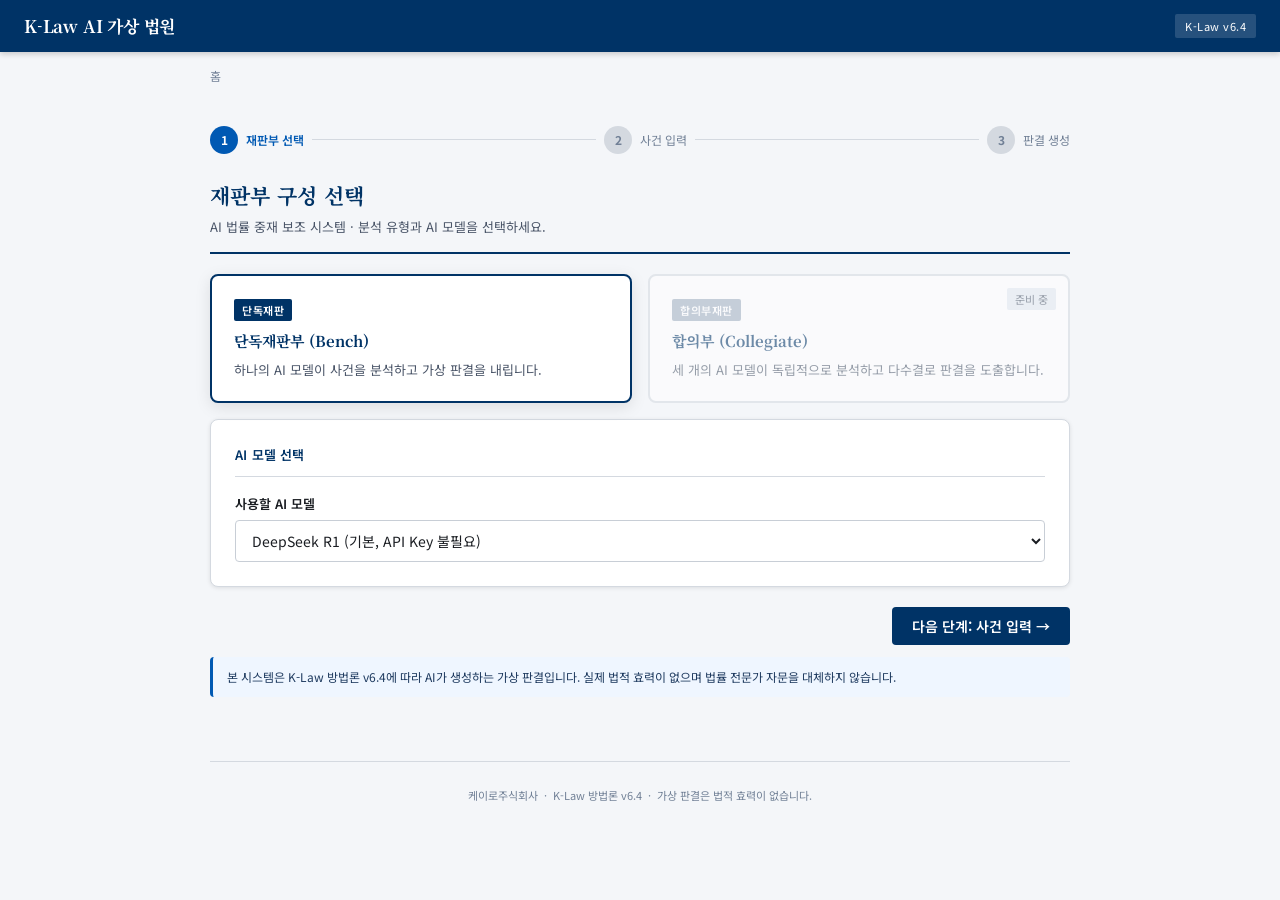
==== index.html @ a58198e5 "Update API fetch request structure Refactor API call to include system and user messages." ====
<!DOCTYPE html>
<html lang="ko">
<head>
<meta charset="UTF-8">
<meta name="viewport" content="width=device-width, initial-scale=1.0">
<title>K-Law AI 가상 법원</title>
<link rel="preconnect" href="https://fonts.googleapis.com">
<link href="https://fonts.googleapis.com/css2?family=Noto+Serif+KR:wght@400;600;700&family=Noto+Sans+KR:wght@400;500;600&display=swap" rel="stylesheet">
<style>
/* ── Variables (기존과 동일) ───────────────────────── */
:root {
  --navy:    #003366;
  --navy-dk: #002244;
  --accent:  #0059B3;
  --line:    #d4d9e0;
  --bg:      #f4f6f9;
  --card:    #ffffff;
  --text:    #1a1d22;
  --text-2:  #4a5568;
  --text-3:  #718096;
  --green:   #155a30;
  --green-bg:#edf7f1;
  --red:     #b91c1c;
  --red-bg:  #fef2f2;
  --r:       4px;
  --r-lg:    8px;
  --sh:      0 1px 4px rgba(0,0,0,.10);
  --sh-md:   0 4px 16px rgba(0,0,0,.10);
}

/* ── Reset (기존과 동일) ─────────────────────────── */
*, *::before, *::after { margin:0; padding:0; box-sizing:border-box; }
html { scroll-behavior:smooth; }
body {
  font-family:'Noto Sans KR', sans-serif;
  background:var(--bg);
  color:var(--text);
  font-size:14px;
  line-height:1.65;
  min-height:100vh;
}

/* ── GNB (기존과 동일) ─────────────────────────────── */
.gnb {
  background:var(--navy);
  color:#fff;
  padding:0 24px;
  height:52px;
  display:flex;
  align-items:center;
  gap:12px;
  position:sticky;
  top:0;
  z-index:100;
  box-shadow:0 2px 6px rgba(0,0,0,.20);
}
.gnb-logo {
  font-family:'Noto Serif KR', serif;
  font-weight:700;
  font-size:17px;
  letter-spacing:-.2px;
  color:#fff;
  text-decoration:none;
  cursor:pointer;
}
.gnb-sep { flex:1; }
.gnb-badge {
  font-size:11px;
  background:rgba(255,255,255,.15);
  padding:3px 10px;
  border-radius:2px;
  letter-spacing:.5px;
}

/* ── Layout (기존과 동일) ──────────────────────────── */
.outer { padding:0 24px; }
.inner { max-width:860px; margin:0 auto; }

/* ── Breadcrumb (기존과 동일) ──────────────────────── */
.breadcrumb {
  padding:14px 0 0;
  font-size:12px;
  color:var(--text-3);
  display:flex;
  align-items:center;
  gap:6px;
}
.breadcrumb .bc-link { cursor:pointer; }
.breadcrumb .bc-link:hover { color:var(--accent); text-decoration:underline; }
.breadcrumb .bc-sep  { color:var(--line); }
.breadcrumb .bc-curr { color:var(--text-2); font-weight:500; }

/* ── Page (기존과 동일) ────────────────────────────── */
.page { display:none; padding:20px 0 64px; }
.page.active { display:block; }

/* ── Step bar (기존과 동일) ────────────────────────── */
.steps {
  display:flex;
  align-items:center;
  margin-bottom:24px;
}
.step-item { display:flex; align-items:center; gap:8px; }
.step-connector { flex:1; height:1px; background:var(--line); margin:0 8px; }
.step-connector.done { background:var(--navy); }
.step-dot {
  width:28px; height:28px; border-radius:50%;
  background:var(--line); color:var(--text-3);
  font-size:12px; font-weight:700;
  display:flex; align-items:center; justify-content:center;
  flex-shrink:0;
}
.step-dot.done   { background:var(--navy);   color:#fff; }
.step-dot.active { background:var(--accent);  color:#fff; }
.step-lbl { font-size:12px; color:var(--text-3); white-space:nowrap; }
.step-lbl.done   { color:var(--navy); }
.step-lbl.active { color:var(--accent); font-weight:600; }

/* ── Page header (기존과 동일) ─────────────────────── */
.page-hd {
  margin-bottom:20px;
  padding-bottom:14px;
  border-bottom:2px solid var(--navy);
}
.page-hd h1 {
  font-family:'Noto Serif KR', serif;
  font-size:21px;
  font-weight:700;
  color:var(--navy);
  margin-bottom:4px;
}
.page-hd p { font-size:13px; color:var(--text-2); }

/* ── Card (기존과 동일) ────────────────────────────── */
.card {
  background:var(--card);
  border:1px solid var(--line);
  border-radius:var(--r-lg);
  padding:24px;
  margin-bottom:16px;
  box-shadow:var(--sh);
}
.card-title {
  font-weight:600;
  font-size:13px;
  color:var(--navy);
  margin-bottom:16px;
  padding-bottom:10px;
  border-bottom:1px solid var(--line);
  letter-spacing:.2px;
}

/* ── Form (기존과 동일) ────────────────────────────── */
.form-row { margin-bottom:16px; }
.form-row:last-child { margin-bottom:0; }
label {
  display:block;
  font-weight:600;
  font-size:13px;
  margin-bottom:6px;
  color:var(--text);
}
.req { color:var(--red); margin-left:2px; }
input[type="text"], select, textarea {
  width:100%;
  padding:9px 12px;
  border:1px solid #c8ced6;
  border-radius:var(--r);
  font-size:14px;
  font-family:inherit;
  color:var(--text);
  background:#fff;
  transition:border-color .15s, box-shadow .15s;
}
input[type="text"]:focus, select:focus, textarea:focus {
  outline:none;
  border-color:var(--accent);
  box-shadow:0 0 0 3px rgba(0,89,179,.12);
}
textarea { resize:vertical; line-height:1.6; }
.form-grid {
  display:grid;
  grid-template-columns:1fr 1fr;
  gap:16px;
}
@media (max-width:600px) { .form-grid { grid-template-columns:1fr; } }

/* ── Buttons (기존과 동일) ─────────────────────────── */
.btn {
  display:inline-flex;
  align-items:center;
  gap:6px;
  padding:9px 20px;
  font-size:14px;
  font-weight:600;
  font-family:inherit;
  border:none;
  border-radius:var(--r);
  cursor:pointer;
  transition:background .15s;
}
.btn-primary   { background:var(--navy);  color:#fff; }
.btn-primary:hover:not(:disabled)   { background:var(--navy-dk); }
.btn-secondary { background:#fff; color:var(--navy); border:1px solid var(--navy); }
.btn-secondary:hover:not(:disabled) { background:#f0f4fa; }
.btn-sm { padding:7px 14px; font-size:13px; }
.btn:disabled { opacity:.5; cursor:not-allowed; }
.btn-row {
  display:flex;
  gap:10px;
  justify-content:flex-end;
  margin-top:20px;
  flex-wrap:wrap;
}

/* ── Trial type cards (기존과 동일) ────────────────── */
.trial-cards {
  display:grid;
  grid-template-columns:1fr 1fr;
  gap:16px;
  margin-bottom:16px;
}
@media (max-width:560px) { .trial-cards { grid-template-columns:1fr; } }
.trial-card {
  border:2px solid var(--line);
  border-radius:var(--r-lg);
  padding:22px;
  background:var(--card);
  cursor:pointer;
  transition:border-color .15s, box-shadow .15s;
  position:relative;
}
.trial-card.selected { border-color:var(--navy); box-shadow:var(--sh-md); }
.trial-card:not(.disabled):hover { border-color:var(--accent); }
.trial-card.disabled { opacity:.55; cursor:not-allowed; pointer-events:none; }
.trial-card h3 {
  font-family:'Noto Serif KR', serif;
  font-size:15px;
  color:var(--navy);
  margin-bottom:6px;
}
.trial-card p { font-size:13px; color:var(--text-2); line-height:1.5; }
.trial-badge {
  display:inline-block;
  font-size:11px;
  font-weight:600;
  background:var(--navy);
  color:#fff;
  padding:2px 8px;
  border-radius:2px;
  margin-bottom:8px;
  letter-spacing:.5px;
}
.coming-tag {
  position:absolute;
  top:12px; right:12px;
  font-size:11px;
  background:#e2e8f0;
  color:var(--text-2);
  padding:2px 8px;
  border-radius:2px;
}

/* ── Notice (기존과 동일) ──────────────────────────── */
.notice {
  font-size:12px;
  padding:10px 14px;
  border-radius:var(--r);
  border-left:3px solid;
  margin-top:12px;
}
.notice-info { background:#eff6ff; border-color:var(--accent); color:#1e3a5f; }
.notice-ok   { background:var(--green-bg); border-color:var(--green); color:var(--green); }
.notice-err  { background:var(--red-bg);   border-color:var(--red);   color:var(--red);  }
.notice-warn { background:#fff7ed; border-color:#d97706; color:#7c4a00; }

/* ── Verdict dual panels (기존과 동일) ─────────────── */
.dual-panels {
  display:grid;
  grid-template-columns:1fr 1fr;
  gap:16px;
  margin-bottom:16px;
}
@media (max-width:680px) { .dual-panels { grid-template-columns:1fr; } }
.dp {
  background:#0d1117;
  border-radius:var(--r-lg);
  overflow:hidden;
  display:flex;
  flex-direction:column;
  min-height:360px;
  box-shadow:var(--sh-md);
}
.dp-head {
  background:#161b22;
  padding:10px 16px;
  font-size:12px;
  font-weight:600;
  color:#8b949e;
  border-bottom:1px solid #21262d;
  letter-spacing:.4px;
  text-transform:uppercase;
}
.dp-body {
  padding:14px 16px;
  flex:1;
  overflow-y:auto;
  max-height:50vh;
  font-size:12px;
  line-height:1.75;
  white-space:pre-wrap;
  font-family:'D2Coding','Consolas',monospace;
  color:#8b949e;
}
.dp-body.out { color:#c9d1d9; }

/* ── Progress (기존과 동일) ────────────────────────── */
.prog-wrap { margin-top:12px; }
.prog-track {
  width:100%; height:4px;
  background:var(--line);
  border-radius:2px;
  overflow:hidden;
  margin-bottom:6px;
}
.prog-fill { height:100%; width:0; background:var(--navy); transition:width .3s; }
.prog-lbl  { font-size:12px; color:var(--text-3); text-align:right; }

/* ── Verdict result (기존과 동일) ──────────────────── */
.vr-card {
  background:var(--card);
  border:1px solid var(--line);
  border-radius:var(--r-lg);
  margin-top:16px;
  overflow:hidden;
  box-shadow:var(--sh);
}
.vr-head {
  background:var(--navy);
  color:#fff;
  padding:14px 20px;
  font-family:'Noto Serif KR', serif;
  font-size:15px;
  font-weight:700;
  letter-spacing:.3px;
}
.vr-body { padding:0 20px; }
.vr-row {
  display:grid;
  grid-template-columns:130px 1fr;
  gap:12px;
  padding:12px 0;
  border-bottom:1px solid var(--line);
  font-size:13px;
}
.vr-row:last-child { border-bottom:none; }
.vr-key { font-weight:600; color:var(--navy); font-size:13px; padding-top:2px; }
.vr-val { color:var(--text); line-height:1.7; }
.ruling-chip {
  display:inline-block;
  padding:4px 14px;
  border-radius:var(--r);
  font-weight:700;
  font-size:14px;
  background:var(--navy);
  color:#fff;
}

/* ── Case summary (기존과 동일) ────────────────────── */
.cs-row {
  display:flex;
  gap:12px;
  padding:6px 0;
  border-bottom:1px solid var(--line);
  font-size:13px;
}
.cs-row:last-child { border-bottom:none; }
.cs-key { min-width:90px; font-weight:600; color:var(--navy); flex-shrink:0; }
.cs-val { color:var(--text-2); }

/* ── NEW: 판결 설명 섹션 스타일 ────────────────────── */
.explanation-card {
  background: #f8fafc;
  border-left: 4px solid var(--accent);
  margin-top: 24px;
  padding: 20px;
  border-radius: 12px;
}
.explanation-title {
  font-weight: 700;
  font-size: 16px;
  margin-bottom: 12px;
  color: var(--navy);
}
.explanation-text {
  font-size: 14px;
  line-height: 1.7;
  color: var(--text-2);
  margin-bottom: 16px;
}
.analogy-box {
  background: #fff7ed;
  border-left: 3px solid #d97706;
  padding: 14px;
  margin: 16px 0;
  border-radius: 8px;
}
.analogy-box strong {
  color: #b45309;
}
.question-area {
  margin-top: 20px;
  border-top: 1px solid var(--line);
  padding-top: 16px;
}
.question-input {
  width: 100%;
  padding: 10px;
  border: 1px solid var(--line);
  border-radius: 8px;
  font-size: 13px;
  font-family: inherit;
  resize: vertical;
}
.question-submit {
  margin-top: 8px;
  background: var(--accent);
  color: white;
  border: none;
  padding: 8px 16px;
  border-radius: 6px;
  cursor: pointer;
  font-size: 12px;
}
.question-submit:hover {
  background: #004a99;
}
.question-answer {
  margin-top: 12px;
  background: #eef2ff;
  padding: 12px;
  border-radius: 8px;
  font-size: 13px;
  display: none;
}
/* ── Footer (기존과 동일) ──────────────────────────── */
.footer {
  text-align:center;
  padding:24px 0 16px;
  font-size:11px;
  color:var(--text-3);
  border-top:1px solid var(--line);
  max-width:860px;
  margin:0 auto;
}
</style>
</head>
<body>

<!-- GNB -->
<nav class="gnb">
  <span class="gnb-logo" onclick="showPage('index')">K-Law AI 가상 법원</span>
  <div class="gnb-sep"></div>
  <span class="gnb-badge">K-Law v6.4</span>
</nav>

<div class="outer">
<div class="inner">

  <!-- Breadcrumb -->
  <div class="breadcrumb" id="breadcrumb">
    <span class="bc-link" onclick="showPage('index')">홈</span>
  </div>

  <!-- ════════════════════════════════════════════════════
       PAGE 1 · INDEX · 재판부 선택
  ════════════════════════════════════════════════════ -->
  <div class="page active" id="page-index">

    <div class="steps" style="margin-top:20px;">
      <div class="step-item">
        <div class="step-dot active">1</div>
        <span class="step-lbl active">재판부 선택</span>
      </div>
      <div class="step-connector"></div>
      <div class="step-item">
        <div class="step-dot">2</div>
        <span class="step-lbl">사건 입력</span>
      </div>
      <div class="step-connector"></div>
      <div class="step-item">
        <div class="step-dot">3</div>
        <span class="step-lbl">판결 생성</span>
      </div>
    </div>

    <div class="page-hd">
      <h1>재판부 구성 선택</h1>
      <p>AI 법률 중재 보조 시스템 · 분석 유형과 AI 모델을 선택하세요.</p>
    </div>

    <!-- 재판 유형 -->
    <div class="trial-cards">
      <div class="trial-card selected" id="card-single" onclick="selectTrial('single')">
        <div class="trial-badge">단독재판</div>
        <h3>단독재판부 (Bench)</h3>
        <p>하나의 AI 모델이 사건을 분석하고 가상 판결을 내립니다.</p>
      </div>
      <div class="trial-card disabled" id="card-panel">
        <span class="coming-tag">준비 중</span>
        <div class="trial-badge" style="background:#a0aec0;">합의부재판</div>
        <h3>합의부 (Collegiate)</h3>
        <p>세 개의 AI 모델이 독립적으로 분석하고 다수결로 판결을 도출합니다.</p>
      </div>
    </div>

    <!-- 모델 선택 -->
    <div class="card">
      <div class="card-title">AI 모델 선택</div>
      <div class="form-row">
        <label for="singleLLM">사용할 AI 모델</label>
        <select id="singleLLM">
          <option value="deepseek" selected>DeepSeek R1 (기본, API Key 불필요)</option>
          <option value="gpt">GPT-4o (OpenAI)</option>
          <option value="claude">Claude Opus (Anthropic)</option>
          <option value="gemini">Gemini 1.5 Pro (Google)</option>
          <option value="grok">Grok 3 (xAI)</option>
          <option value="llama">Llama 3.1 (Groq)</option>
        </select>
      </div>
    </div>

    <div class="btn-row">
      <button class="btn btn-primary" onclick="goToBench()">다음 단계: 사건 입력 &rarr;</button>
    </div>

    <div class="notice notice-info">
      본 시스템은 K-Law 방법론 v6.4에 따라 AI가 생성하는 가상 판결입니다. 실제 법적 효력이 없으며 법률 전문가 자문을 대체하지 않습니다.
    </div>
  </div><!-- /page-index -->


  <!-- ════════════════════════════════════════════════════
       PAGE 2 · BENCH · 사건 입력
  ════════════════════════════════════════════════════ -->
  <div class="page" id="page-bench">

    <div class="steps" style="margin-top:20px;">
      <div class="step-item">
        <div class="step-dot done">1</div>
        <span class="step-lbl done">재판부 선택</span>
      </div>
      <div class="step-connector done"></div>
      <div class="step-item">
        <div class="step-dot active">2</div>
        <span class="step-lbl active">사건 입력</span>
      </div>
      <div class="step-connector"></div>
      <div class="step-item">
        <div class="step-dot">3</div>
        <span class="step-lbl">판결 생성</span>
      </div>
    </div>

    <div class="page-hd">
      <h1>사건 정보 입력</h1>
      <p>사건 개요를 입력하면 AI가 당사자 정보 및 주요 쟁점을 자동으로 추출합니다.</p>
    </div>

    <!-- 사건 개요 -->
    <div class="card">
      <div class="card-title">사건 개요 <span style="font-weight:400;color:var(--text-3);">(필수)</span></div>
      <div class="form-row">
        <label for="facts">사건 내용 요약<span class="req">*</span></label>
        <textarea id="facts" rows="6" placeholder="예: 원고 홍길동은 피고 김철수에게 2024년 1월 1일 5,000만 원을 대여하였으나 피고가 변제하지 않아 대여금 반환을 청구합니다."></textarea>
      </div>
      <div style="display:flex; justify-content:flex-end;">
        <button class="btn btn-secondary btn-sm" id="btnExtract" onclick="extractFromFacts()">AI 자동 추출</button>
      </div>
      <div id="extractStatus" style="display:none; margin-top:10px;"></div>
    </div>

    <!-- 당사자 -->
    <div class="card">
      <div class="card-title">당사자 및 사건 정보</div>
      <div class="form-grid">
        <div class="form-row">
          <label for="plaintiff">원고 (신청인)<span class="req">*</span></label>
          <input type="text" id="plaintiff" placeholder="성명 또는 법인명">
        </div>
        <div class="form-row">
          <label for="defendant">피고 (상대방)<span class="req">*</span></label>
          <input type="text" id="defendant" placeholder="성명 또는 법인명">
        </div>
      </div>
      <div class="form-grid">
        <div class="form-row">
          <label for="caseType">사건 분류</label>
          <select id="caseType">
            <option value="">-- 선택 --</option>
            <option value="civil_contract">계약위반</option>
            <option value="civil_damage">손해배상</option>
            <option value="civil_traffic">교통사고</option>
            <option value="family_divorce">이혼·위자료</option>
            <option value="criminal_fraud">사기</option>
          </select>
        </div>
        <div class="form-row">
          <label for="claimAmount">청구 금액</label>
          <input type="text" id="claimAmount" placeholder="예: 50,000,000원">
        </div>
      </div>
    </div>

    <!-- 주장 -->
    <div class="card">
      <div class="card-title">양측 주장 및 다툼 없는 사실</div>
      <div class="form-row">
        <label for="plaintiffClaim">원고의 주장</label>
        <textarea id="plaintiffClaim" rows="6" placeholder="원고가 주장하는 사실과 법적 근거"></textarea>
      </div>
      <div class="form-row">
        <label for="defendantClaim">피고의 주장</label>
        <textarea id="defendantClaim" rows="6" placeholder="피고가 주장하는 사실과 법적 근거"></textarea>
      </div>
      <div class="form-row">
        <label for="undisputedFacts">다툼 없는 사실 <span style="font-weight:400;color:var(--text-3);">(선택)</span></label>
        <textarea id="undisputedFacts" rows="3" placeholder="양측이 동의하는 핵심 사실"></textarea>
      </div>
    </div>

    <div class="btn-row">
      <button class="btn btn-secondary" onclick="showPage('index')">&larr; 이전</button>
      <button class="btn btn-primary" onclick="goToVerdict()">판결 생성 &rarr;</button>
    </div>
  </div><!-- /page-bench -->


  <!-- ════════════════════════════════════════════════════
       PAGE 3 · VERDICT · 판결 생성
  ════════════════════════════════════════════════════ -->
  <div class="page" id="page-verdict">

    <div class="steps" style="margin-top:20px;">
      <div class="step-item">
        <div class="step-dot done">1</div>
        <span class="step-lbl done">재판부 선택</span>
      </div>
      <div class="step-connector done"></div>
      <div class="step-item">
        <div class="step-dot done">2</div>
        <span class="step-lbl done">사건 입력</span>
      </div>
      <div class="step-connector done"></div>
      <div class="step-item">
        <div class="step-dot active">3</div>
        <span class="step-lbl active">판결 생성</span>
      </div>
    </div>

    <div class="page-hd">
      <h1>가상 판결 생성</h1>
      <p>K-Law 방법론 v6.4 · STEP A(역방향 추론) → STEP B(판결문) → STEP C(정합성 검증)</p>
    </div>

    <!-- 사건 요약 -->
    <div class="card">
      <div class="card-title">사건 요약</div>
      <div id="caseSummaryBody"></div>
    </div>

    <!-- 분석 패널 -->
    <div class="dual-panels">
      <div class="dp">
        <div class="dp-head">AI 추론 과정 · Thinking</div>
        <div class="dp-body" id="thinkingPanel">판결 생성 버튼을 클릭하면 분석이 시작됩니다.</div>
      </div>
      <div class="dp">
        <div class="dp-head">원문 출력 · Raw Output</div>
        <div class="dp-body out" id="rawOutputPanel">—</div>
      </div>
    </div>

    <!-- 진행률 -->
    <div class="prog-wrap" id="progWrap" style="display:none;">
      <div class="prog-track"><div class="prog-fill" id="progFill"></div></div>
      <div class="prog-lbl"  id="progLbl">분석 진행 중...</div>
    </div>

    <!-- 오류 -->
    <div class="notice notice-err" id="errorArea" style="display:none;"></div>

    <!-- 최종 판결 -->
    <div class="vr-card" id="verdictCard" style="display:none;">
      <div class="vr-head">최종 판결 · K-Law v6.4</div>
      <div class="vr-body" id="verdictBody"></div>
    </div>
<!-- 판결 정당성 설명 및 추가 질문 섹션 -->
<div id="explanationSection" class="explanation-card" style="display:none;">
  <div class="explanation-title">📖 판결의 논리적 근거와 정당성</div>
  <div id="explanationContent" class="explanation-text"></div>
  <div id="analogyContent" class="analogy-box"></div>
  
  <div class="question-area">
    <div class="explanation-title">💬 판결에 대해 궁금한 점을 물어보세요</div>
    <textarea id="questionInput" class="question-input" rows="2" placeholder="예: 왜 피고가 승소했나요? 어떤 법이 적용되었나요?"></textarea>
    <button class="question-submit" onclick="askAdditionalQuestion()">질문하기</button>
    <div id="questionAnswer" class="question-answer"></div>
  </div>
</div>
    <div class="btn-row" style="margin-top:20px;">
      <button class="btn btn-secondary" onclick="showPage('bench')">&larr; 사건 수정</button>
      <button class="btn btn-secondary" id="btnReGen"  onclick="runGenerate()" style="display:none;">다시 생성</button>
      <button class="btn btn-primary"   id="btnGenerate" onclick="runGenerate()">판결 생성 시작</button>
    </div>
  </div><!-- /page-verdict -->

  <div class="footer">
    케이로주식회사 &nbsp;·&nbsp; K-Law 방법론 v6.4 &nbsp;·&nbsp; 가상 판결은 법적 효력이 없습니다.
  </div>

</div><!-- /inner -->
</div><!-- /outer -->

<script>
/* ═══════════════════════════════════════════════════
   CONFIG
═══════════════════════════════════════════════════ */
const DS_KEY = 'sk-c2483c15cfc0410aa6865f1efde83730';

/* ═══════════════════════════════════════════════════
   ROUTING (기존과 동일)
═══════════════════════════════════════════════════ */
function showPage(id) {
  document.querySelectorAll('.page').forEach(p => p.classList.remove('active'));
  g('page-' + id).classList.add('active');
  const lbl = { index:'재판부 선택', bench:'사건 입력', verdict:'판결 생성' };
  const bc = g('breadcrumb');
  bc.innerHTML = id === 'index'
    ? '<span class="bc-link" onclick="showPage(\'index\')">홈</span>'
    : '<span class="bc-link" onclick="showPage(\'index\')">홈</span><span class="bc-sep">›</span><span class="bc-curr">' + lbl[id] + '</span>';
  window.scrollTo({ top:0, behavior:'smooth' });
}

function selectTrial(type) {
  g('card-single').classList.toggle('selected', type === 'single');
}
function goToBench() { showPage('bench'); }

/* ═══════════════════════════════════════════════════
   BENCH — 자동 추출 (기존과 동일)
═══════════════════════════════════════════════════ */
async function extractFromFacts() {
  const facts = g('facts').value.trim();
  if (facts.length < 20) { alert('사건 개요를 20자 이상 입력해주세요.'); return; }
  const btn = g('btnExtract');
  const sd = g('extractStatus');
  
  // 진행률 표시를 위한 임시 영역 (없으면 생성)
  let progDiv = g('extractProgress');
  if (!progDiv) {
    progDiv = document.createElement('div');
    progDiv.id = 'extractProgress';
    progDiv.innerHTML = '<div class="prog-track"><div class="prog-fill" style="width:0%"></div></div><div class="prog-lbl" style="text-align:left;">준비 중...</div>';
    sd.parentNode.insertBefore(progDiv, sd.nextSibling);
  }
  const fill = progDiv.querySelector('.prog-fill');
  const lbl = progDiv.querySelector('.prog-lbl');
  
  btn.disabled = true; btn.textContent = '분석 중...';
  sd.style.display = 'block';
  sd.className = 'notice notice-info';
  
  const steps = [
    { msg: '사건 개요를 읽고 있습니다...', progress: 10 },
    { msg: '원고와 피고를 특정합니다...', progress: 30 },
    { msg: '청구 금액을 파악합니다...', progress: 50 },
    { msg: '사건 분류를 분석합니다...', progress: 70 },
    { msg: '주장과 다툼 없는 사실을 추출합니다...', progress: 90 }
  ];
  
  let stepIndex = 0;
  const interval = setInterval(() => {
    if (stepIndex < steps.length) {
      lbl.textContent = steps[stepIndex].msg;
      fill.style.width = steps[stepIndex].progress + '%';
      stepIndex++;
    } else {
      clearInterval(interval);
    }
  }, 800);
  
  const sys = `당신은 법률 문서 분석 전문가입니다. 사건 개요에서 아래 7개 항목을 추출하여 순수 JSON만 출력하세요(코드블록 없이):
{"caseType":"코드","claimAmount":"금액","plaintiff":"원고명","defendant":"피고명","plaintiffClaim":"원고 주장","defendantClaim":"피고 주장","undisputedFacts":"다툼없는 사실"}
caseType 코드: civil_contract, civil_damage, civil_traffic, family_divorce, criminal_fraud. 불명확하면 civil_contract.`;

  try {
    const res = await fetch('https://api.deepseek.com/chat/completions', {
      method: 'POST',
      headers: { 'Content-Type':'application/json', 'Authorization':'Bearer '+DS_KEY },
      body: JSON.stringify({ model:'deepseek-chat', messages:[{role:'system',content:sys},{role:'user',content:facts}], temperature:0.1, max_tokens:800 })
    });
    clearInterval(interval);
    fill.style.width = '100%';
    lbl.textContent = '추출 완료! 결과 적용 중...';
    
    if (!res.ok) throw new Error('API 오류: ' + res.status);
    const data = await res.json();
    const txt = data.choices[0].message.content;
    const m = txt.match(/\{[\s\S]*\}/);
    if (!m) throw new Error('JSON 파싱 실패');
    const ex = JSON.parse(m[0]);
    if (ex.caseType)        g('caseType').value        = ex.caseType;
    if (ex.claimAmount)     g('claimAmount').value     = ex.claimAmount;
    if (ex.plaintiff)       g('plaintiff').value       = ex.plaintiff;
    if (ex.defendant)       g('defendant').value       = ex.defendant;
    if (ex.plaintiffClaim)  g('plaintiffClaim').value  = ex.plaintiffClaim;
    if (ex.defendantClaim)  g('defendantClaim').value  = ex.defendantClaim;
    if (ex.undisputedFacts) g('undisputedFacts').value = ex.undisputedFacts;
    sd.className = 'notice notice-ok';
    sd.textContent = '자동 추출이 완료되었습니다. 필요 시 직접 수정하세요.';
    setTimeout(() => { if(progDiv) progDiv.style.display = 'none'; }, 2000);
  } catch(e) {
    clearInterval(interval);
    sd.className = 'notice notice-err';
    sd.textContent = '오류: ' + e.message;
  } finally {
    btn.disabled = false; btn.textContent = 'AI 자동 추출';
  }
}

function goToVerdict() {
  const facts     = g('facts').value.trim();
  const plaintiff = g('plaintiff').value.trim();
  const defendant = g('defendant').value.trim();
  if (!facts || !plaintiff || !defendant) { alert('사건 개요, 원고, 피고는 필수 입력 항목입니다.'); return; }

  const ctMap = { civil_contract:'계약위반', civil_damage:'손해배상', civil_traffic:'교통사고', family_divorce:'이혼·위자료', criminal_fraud:'사기' };
  const ct = g('caseType').value;
  g('caseSummaryBody').innerHTML =
    csRow('사건 분류', ctMap[ct] || '미분류') +
    csRow('원고',     plaintiff) +
    csRow('피고',     defendant) +
    csRow('청구 금액', g('claimAmount').value || '명시되지 않음');

  // 초기화
  g('thinkingPanel').textContent  = '판결 생성 버튼을 클릭하면 분석이 시작됩니다.';
  g('rawOutputPanel').textContent = '—';
  g('verdictCard').style.display  = 'none';
  g('explanationSection').style.display = 'none';  // 설명 섹션 숨김
  g('errorArea').style.display    = 'none';
  g('progWrap').style.display     = 'block';
  g('btnGenerate').style.display  = 'none';       // 기존 생성 버튼 숨김
  g('btnReGen').style.display     = 'none';
  
  showPage('verdict');
  
  // 바로 판결 생성 시작
  runGenerate();
}

function csRow(k, v) {
  return `<div class="cs-row"><span class="cs-key">${k}</span><span class="cs-val">${esc(v)}</span></div>`;
}

/* ═══════════════════════════════════════════════════
   VERDICT — 판결 생성 (JSON 추출 함수 추가)
═══════════════════════════════════════════════════ */
function buildSys() {
  return `당신은 K-Law 방법론 v6.4를 따르는 AI 법률 분석관입니다.

[STEP A: 피고 승소 논거 (역방향 추론)]
- 피고 입장에서 가장 강력한 법리적 논거를 300자 이상 작성하세요.
- 최소 1개 이상의 판례(또는 일반 법원칙)를 인용하고 출처를 명시하세요.
- 마지막 줄에 [STEP-A-COMPLETE] 를 출력하세요.

[STEP B: 판결문 (6단계 사고 순서)]
1. 법률관계 확정 및 특별법 확인
2. 쟁점 계층적 분해 (예/아니오 질문)
3. 원고와 피고의 삼단논법 구성
4. 인과관계 분석 및 가치 형량
5. 손해액 산정 및 책임 제한 (과실상계, 공평의 원칙)
6. 메타인지 자가 점검

이 단계가 끝나면 반드시 다음 JSON 형식으로 판결 결과를 출력하세요:
{
  "ruling": "원고 승소|원고 일부 승소|피고 승소|유죄|무죄",
  "key_legal_theory": "핵심 법리 2~3문장",
  "reasoning": "세부 논증 5~10문장",
  "legal_basis": ["적용 법조문1", "법조문2"],
  "ruling_text": "주문 내용",
  "verdict_summary": "판결 요지 3문장"
}
마지막 줄에 [STEP-B-COMPLETE] 를 출력하세요.

[STEP C: 정합성 검증]
Q1: 판결문의 논리가 STEP A의 판례/원칙과 일관되는가? (true/false, 불일치 시 사유 설명)
Q2: 판결문이 STEP A의 피고 승소 논거를 법리적으로 완전히 반박하였는가?
Q3: 유사 사건과 현저히 차이가 나는가? (차이 있다면 이유)
마지막 줄에 [STEP-C-COMPLETE] 를 출력하세요.`;
}

function buildUser() {
  return `아래 사건을 K-Law 방법론 v6.4에 따라 분석하고 가상 판결을 생성하세요.

[사건 분류] ${g('caseType').value || '미분류'}
[원고] ${g('plaintiff').value}
[피고] ${g('defendant').value}
[청구 금액] ${g('claimAmount').value || '명시되지 않음'}

[사건 개요]
${g('facts').value}

[원고 주장]
${g('plaintiffClaim').value || '없음'}

[피고 주장]
${g('defendantClaim').value || '없음'}

[다툼 없는 사실]
${g('undisputedFacts').value || '없음'}

STEP A, B, C를 순서대로 수행하고 최종 판결 JSON을 포함시켜 주세요.`;
}

// 강화된 JSON 추출 함수
function extractJSON(str) {
  // 1) 마크다운 코드 블록 제거
  let cleaned = str.replace(/```json\s*|\s*```/g, '');
  // 2) 가장 마지막에 있는 { ... } 찾기 (중첩 중괄호 고려)
  let start = cleaned.lastIndexOf('{');
  if (start === -1) return null;
  let braceCount = 0, end = start;
  for (let i = start; i < cleaned.length; i++) {
    if (cleaned[i] === '{') braceCount++;
    else if (cleaned[i] === '}') braceCount--;
    if (braceCount === 0) { end = i; break; }
  }
  const candidate = cleaned.slice(start, end + 1);
  try {
    return JSON.parse(candidate);
  } catch(e) {
    return null;
  }
}

async function runGenerate() {
  // 단계별 메시지 정의
  const steps = [
    { msg: 'STEP A: 피고 승소 논거 구성 중... (역방향 추론)', progress: 10 },
    { msg: 'STEP B-1: 법률관계 확정 및 특별법 확인 중...', progress: 25 },
    { msg: 'STEP B-2: 쟁점 계층적 분해 중...', progress: 35 },
    { msg: 'STEP B-3: 삼단논법 구성 중...', progress: 45 },
    { msg: 'STEP B-4: 인과관계 분석 및 가치 형량 중...', progress: 60 },
    { msg: 'STEP B-5: 손해액 산정 및 책임 제한 중...', progress: 75 },
    { msg: 'STEP B-6: 메타인지 자가 점검 중...', progress: 85 },
    { msg: 'STEP C: 정합성 검증 중...', progress: 95 }
  ];
  let stepIndex = 0;
  const interval = setInterval(() => {
    if (stepIndex < steps.length) {
      g('progLbl').textContent = steps[stepIndex].msg;
      g('progFill').style.width = steps[stepIndex].progress + '%';
      stepIndex++;
    } else {
      clearInterval(interval);
    }
  }, 2000);
  
  g('btnGenerate').disabled = true;
  g('btnReGen').style.display = 'none';
  g('progWrap').style.display = 'block';
  g('errorArea').style.display = 'none';
  g('verdictCard').style.display = 'none';
  g('thinkingPanel').textContent  = '';
  g('rawOutputPanel').textContent = '';
  setProgress(0, '연결 중...');

  let fullThink = '', fullOut = '', prog = 0;

  try {
    const res = await fetch('https://api.deepseek.com/chat/completions', {
      method: 'POST',
      headers: { 'Content-Type': 'application/json', 'Authorization': 'Bearer ' + DS_KEY },
      body: JSON.stringify({
        model: 'deepseek-reasoner',
        messages: [
          { role: 'system', content: buildSys() },
          { role: 'user', content: buildUser() }
        ],
        stream: true,
        temperature: 0,               // 결정적 출력
        max_tokens: 8000
        // seed: 42                  // DeepSeek 지원 시 주석 해제
      })
    });
    if (!res.ok) throw new Error('API 오류: ' + res.status);

    const reader = res.body.getReader();
    const decoder = new TextDecoder();

    while (true) {
      const { done, value } = await reader.read();
      if (done) break;
      for (const line of decoder.decode(value).split('\n')) {
        if (!line.startsWith('data: ')) continue;
        const raw = line.slice(6).trim();
        if (raw === '[DONE]') continue;
        try {
          const delta = JSON.parse(raw).choices?.[0]?.delta;
          if (delta?.reasoning_content) {
            fullThink += delta.reasoning_content;
            g('thinkingPanel').textContent = fullThink;
            g('thinkingPanel').scrollTop = 99999;
          }
          if (delta?.content) {
            fullOut += delta.content;
            g('rawOutputPanel').textContent = fullOut;
            g('rawOutputPanel').scrollTop = 99999;
          }
        } catch(_) {}
      }
    }
    clearInterval(interval);
    g('progFill').style.width = '100%';
    g('progLbl').textContent = '분석 완료! 결과 정리 중...';
    
    const jsonObj = extractJSON(fullOut);
    if (jsonObj && jsonObj.ruling) {
      renderVerdict(jsonObj);
      showExplanation(jsonObj);
    } else {
      renderFallback(fullOut);
    }
  } catch(e) {
    clearInterval(interval);
    g('errorArea').style.display = 'block';
    g('errorArea').textContent   = '오류: ' + e.message + ' — 잠시 후 다시 시도해주세요.';
  } finally {
    g('btnGenerate').disabled   = false;
    g('btnGenerate').style.display = 'none';
    g('btnReGen').style.display    = '';
    g('progWrap').style.display = 'none';
  }
}

function renderVerdict(v) {
  const basis = Array.isArray(v.legal_basis) ? v.legal_basis.join(', ') : (v.legal_basis || '—');
  g('verdictBody').innerHTML =
    vrRow('판결 방향',  `<span class="ruling-chip">${esc(v.ruling)}</span>`) +
    vrRow('핵심 법리',  esc(v.key_legal_theory)) +
    vrRow('세부 논증',  esc(v.reasoning)) +
    vrRow('적용 법조문', esc(basis)) +
    vrRow('주문',        esc(v.ruling_text)) +
    vrRow('판결 요지',  esc(v.verdict_summary));
  g('verdictCard').style.display = 'block';
}

function renderFallback(raw) {
  g('verdictBody').innerHTML =
    `<div class="notice notice-warn" style="margin:0 0 12px;">JSON 구조를 추출하지 못했습니다. 원문 출력 패널에서 전체 응답을 확인하세요.</div>` +
    vrRow('원문 (마지막 1500자)', `<pre style="white-space:pre-wrap;font-size:12px;line-height:1.6;">${esc(raw.slice(-1500))}</pre>`);
  g('verdictCard').style.display = 'block';
}

function vrRow(k, vHtml) {
  return `<div class="vr-row"><div class="vr-key">${k}</div><div class="vr-val">${vHtml}</div></div>`;
}

function setProgress(val, lbl) {
  g('progFill').style.width = val + '%';
  g('progLbl').textContent  = lbl;
}

/* ── Utils ──────────────────────────────────────── */
function g(id)  { return document.getElementById(id); }
function esc(s) {
  return String(s||'').replace(/[&<>]/g, m => ({'&':'&amp;','<':'&lt;','>':'&gt;'}[m]));
}

// 판결 정당성 설명 및 비유 생성 (DeepSeek API 호출)
async function showExplanation(verdict) {
  const explanationDiv = g('explanationSection');
  if (!explanationDiv) return;
  
  explanationDiv.style.display = 'block';
  const explainContent = g('explanationContent');
  const analogyContent = g('analogyContent');
  
  // 로딩 표시
  explainContent.innerHTML = '<p>📖 판결 근거를 분석하고 비유를 생성하는 중입니다...</p>';
  analogyContent.innerHTML = '<p>🧸 초등학생도 이해할 수 있는 비유를 준비 중입니다...</p>';
  
  // 사건 정보 수집
  const caseData = {
    caseType: g('caseType').options[g('caseType').selectedIndex]?.text || g('caseType').value,
    plaintiff: g('plaintiff').value,
    defendant: g('defendant').value,
    facts: g('facts').value,
    plaintiffClaim: g('plaintiffClaim').value,
    defendantClaim: g('defendantClaim').value,
    undisputedFacts: g('undisputedFacts').value
  };
  
  const systemPrompt = `당신은 법률 판결을 쉽게 설명하는 전문가입니다.  
사용자가 제공한 사건 정보와 AI 판결 내용을 바탕으로,  
1) 판결의 논리적 근거와 법적 정당성을 초등학생도 이해할 수 있는 친근한 비유로 설명하고,  
2) 판결의 핵심 이유를 3~5문장으로 요약해 주세요.  

응답은 다음 JSON 형식만 출력하세요 (추가 텍스트 없이):  
{
  "reasoning_summary": "판결의 핵심 논리 요약 (3~5문장)",
  "analogy": "일상적인 비유 (100~150자)"
}`;

  const userMessage = `[사건 정보]  
- 사건 분류: ${caseData.caseType}  
- 원고: ${caseData.plaintiff}  
- 피고: ${caseData.defendant}  
- 사건 개요: ${caseData.facts.substring(0, 500)}  
- 원고 주장: ${caseData.plaintiffClaim.substring(0, 300)}  
- 피고 주장: ${caseData.defendantClaim.substring(0, 300)}  

[AI 판결]  
- 판결 방향: ${verdict.ruling}  
- 핵심 법리: ${verdict.key_legal_theory}  
- 세부 논증: ${verdict.reasoning}  
- 적용 법조문: ${Array.isArray(verdict.legal_basis) ? verdict.legal_basis.join(', ') : verdict.legal_basis}  

위 정보를 바탕으로 판결의 정당성과 비유를 생성해 주세요.`;

  try {
    const response = await fetch('https://api.deepseek.com/chat/completions', {
      method: 'POST',
      headers: { 'Content-Type': 'application/json', 'Authorization': `Bearer ${DS_KEY}` },
      body: JSON.stringify({
        model: 'deepseek-chat',
        messages: [
          { role: 'system', content: systemPrompt },
          { role: 'user', content: userMessage }
        ],
        temperature: 0.5,
        max_tokens: 800
      })
    });
    if (!response.ok) throw new Error('설명 생성 API 오류');
    
    const data = await response.json();
    const content = data.choices[0].message.content;
    const jsonMatch = content.match(/\{[\s\S]*\}/);
    if (!jsonMatch) throw new Error('JSON 파싱 실패');
    const explanation = JSON.parse(jsonMatch[0]);
    
    explainContent.innerHTML = `<p><strong>📌 판결 요약:</strong> ${verdict.verdict_summary || '판결 요지가 없습니다.'}</p>
                                <p><strong>🔍 핵심 법리:</strong> ${verdict.key_legal_theory || '설명 없음'}</p>
                                <p><strong>⚖️ 법적 근거:</strong> ${Array.isArray(verdict.legal_basis) ? verdict.legal_basis.join(', ') : (verdict.legal_basis || '명시되지 않음')}</p>
                                <p><strong>💡 판결의 논리적 근거:</strong><br>${explanation.reasoning_summary}</p>`;
    analogyContent.innerHTML = `<strong>🧸 초등학생도 이해하는 비유:</strong><br>${explanation.analogy}`;
  } catch (err) {
    console.error(err);
    explainContent.innerHTML = `<p><strong>📌 판결 요약:</strong> ${verdict.verdict_summary || '판결 요지가 없습니다.'}</p>
                                <p><strong>🔍 핵심 법리:</strong> ${verdict.key_legal_theory || '설명 없음'}</p>
                                <p><strong>⚖️ 법적 근거:</strong> ${Array.isArray(verdict.legal_basis) ? verdict.legal_basis.join(', ') : (verdict.legal_basis || '명시되지 않음')}</p>`;
    analogyContent.innerHTML = `<strong>🧸 초등학생도 이해하는 비유:</strong><br>판결 내용을 바탕으로 한 비유를 생성하는 중 오류가 발생했습니다. 잠시 후 다시 시도해주세요.`;
  }
}
</script>
</body>
</html>
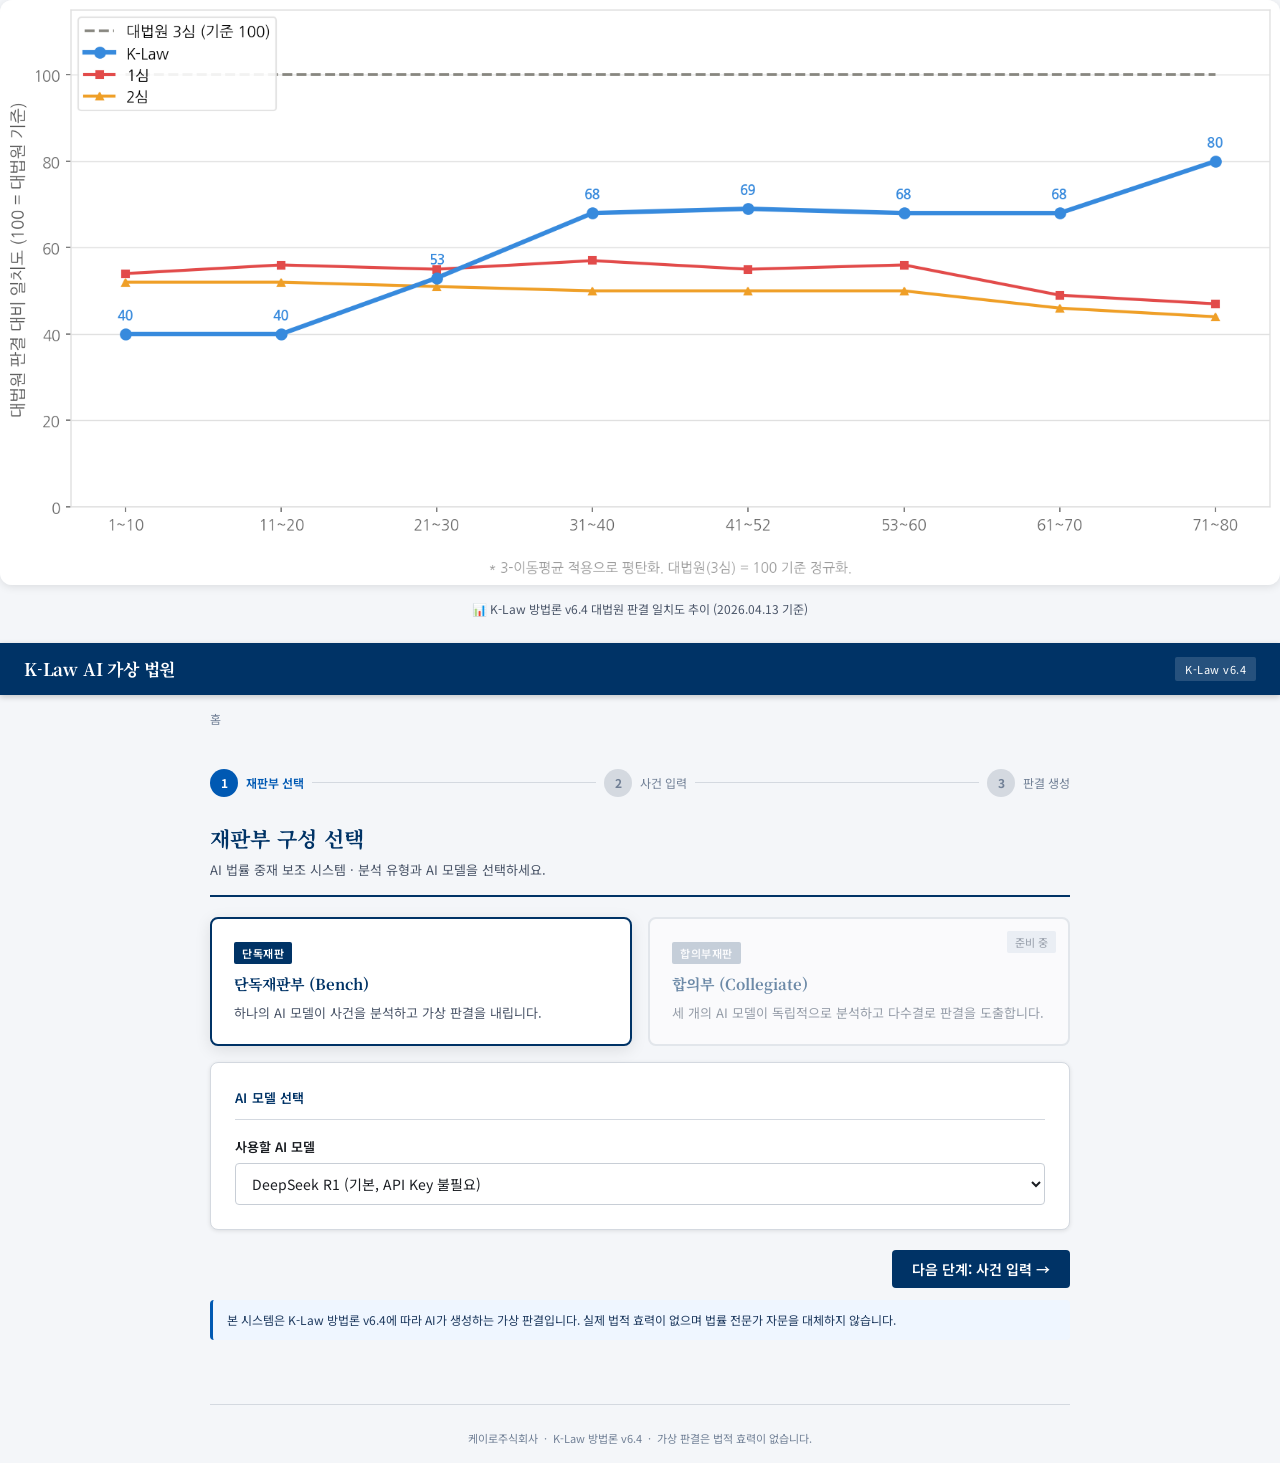
==== commit c87ed441: "Add K-Law methodology chart to index.html" ====
--- a/index.html
+++ b/index.html
@@ -456,7 +456,15 @@
 </style>
 </head>
 <body>
-
+<!-- K-Law 방법론 대법원 일치도 차트 -->
+<div style="margin-bottom: 24px; text-align: center;">
+  <img src="research/charts/chart_trend_smoothed.png" 
+       alt="K-Law 방법론 대법원 판결 일치도 추이 (2026년 4월 13일 기준)"
+       style="max-width: 100%; height: auto; border-radius: 12px; box-shadow: 0 2px 8px rgba(0,0,0,0.1);">
+  <p style="font-size: 12px; color: #4a5568; margin-top: 8px;">
+    📊 K-Law 방법론 v6.4 대법원 판결 일치도 추이 (2026.04.13 기준)
+  </p>
+</div>
 <!-- GNB -->
 <nav class="gnb">
   <span class="gnb-logo" onclick="showPage('index')">K-Law AI 가상 법원</span>
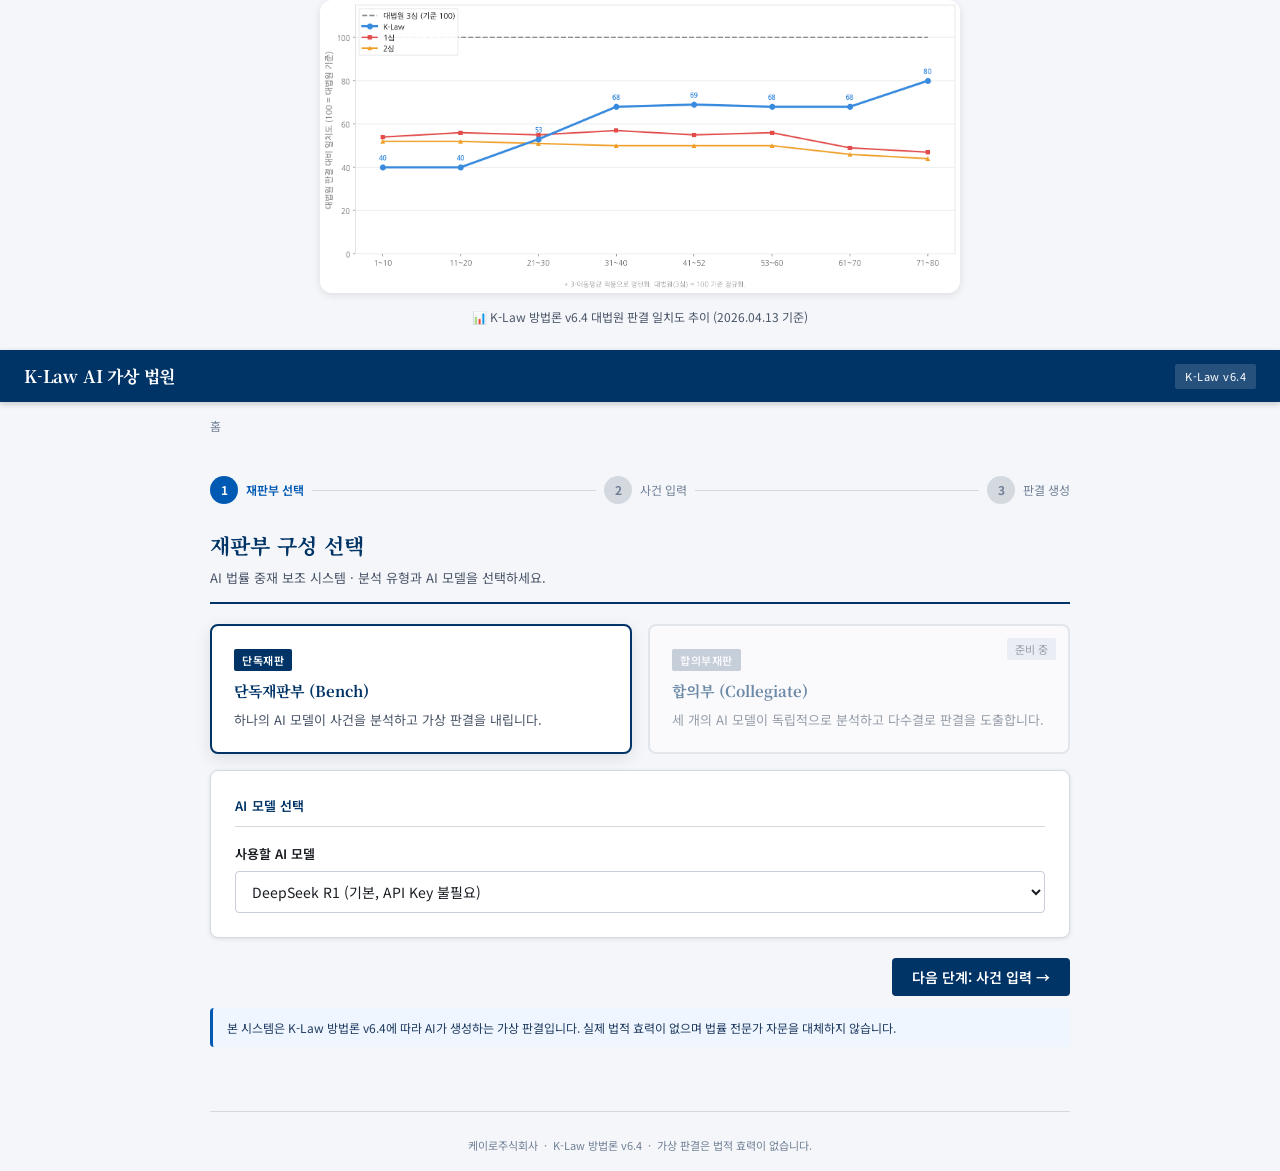
==== commit f7e7e1dc: "Adjust image width in K-Law chart section" ====
--- a/index.html
+++ b/index.html
@@ -460,7 +460,7 @@
 <div style="margin-bottom: 24px; text-align: center;">
   <img src="research/charts/chart_trend_smoothed.png" 
        alt="K-Law 방법론 대법원 판결 일치도 추이 (2026년 4월 13일 기준)"
-       style="max-width: 100%; height: auto; border-radius: 12px; box-shadow: 0 2px 8px rgba(0,0,0,0.1);">
+       style="width: 50%; height: auto; border-radius: 12px; box-shadow: 0 2px 8px rgba(0,0,0,0.1);">
   <p style="font-size: 12px; color: #4a5568; margin-top: 8px;">
     📊 K-Law 방법론 v6.4 대법원 판결 일치도 추이 (2026.04.13 기준)
   </p>
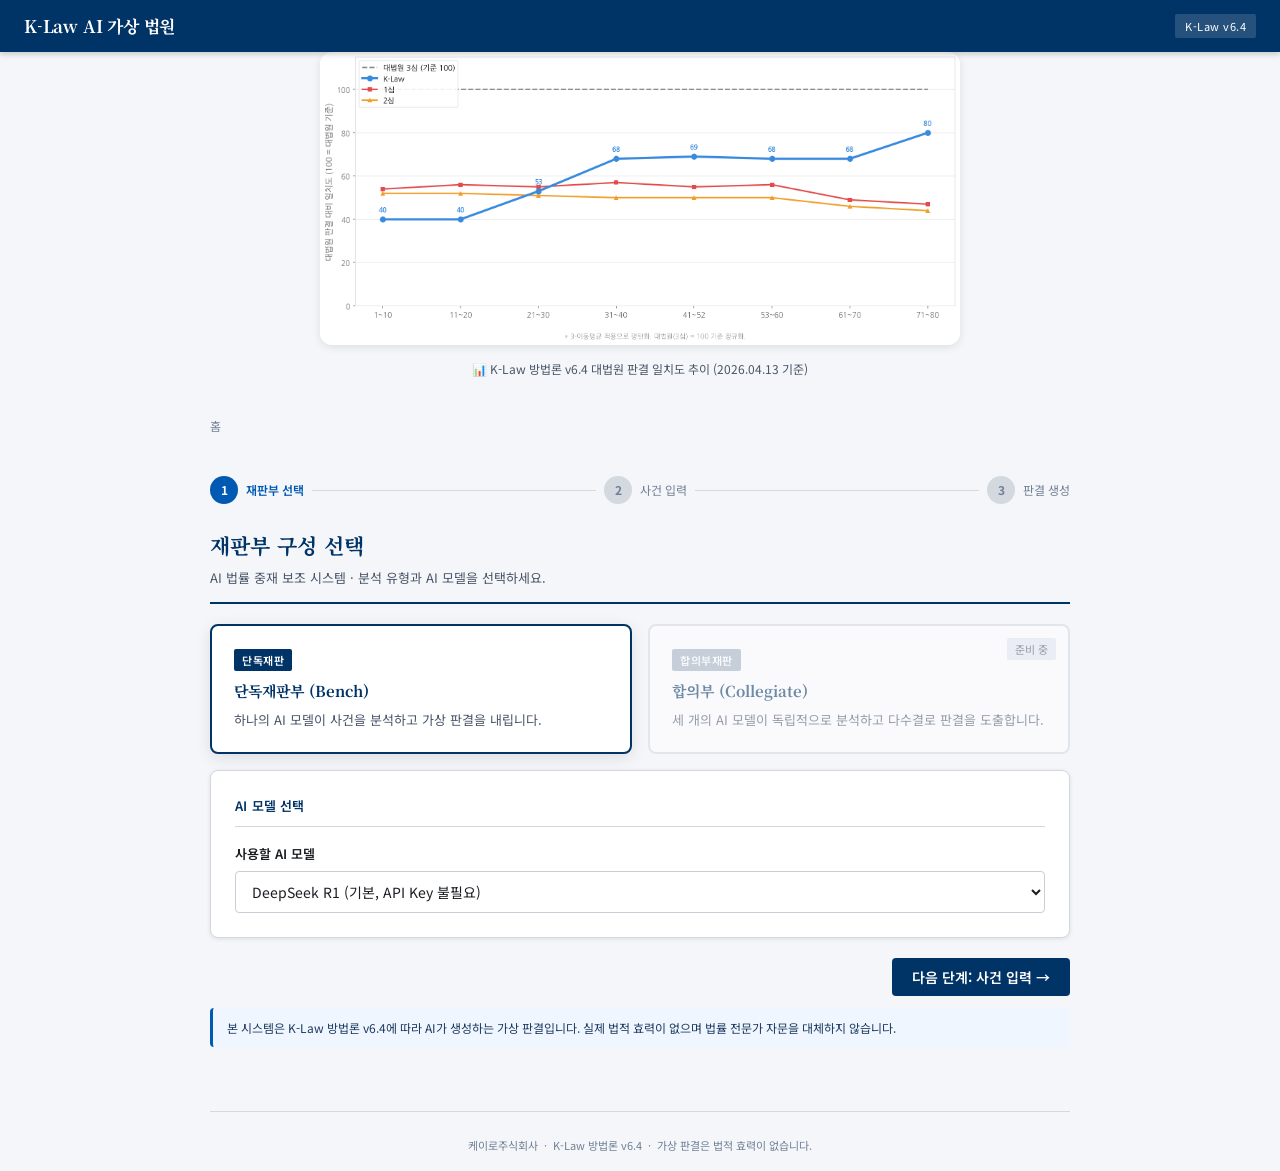
==== commit 30aad588: "Refactor GNB section in index.html" ====
--- a/index.html
+++ b/index.html
@@ -456,7 +456,15 @@
 </style>
 </head>
 <body>
-<!-- K-Law 방법론 대법원 일치도 차트 -->
+
+<!-- GNB -->
+<nav class="gnb">
+  <span class="gnb-logo" onclick="showPage('index')">K-Law AI 가상 법원</span>
+  <div class="gnb-sep"></div>
+  <span class="gnb-badge">K-Law v6.4</span>
+</nav>
+
+  <!-- K-Law 방법론 대법원 일치도 차트 -->
 <div style="margin-bottom: 24px; text-align: center;">
   <img src="research/charts/chart_trend_smoothed.png" 
        alt="K-Law 방법론 대법원 판결 일치도 추이 (2026년 4월 13일 기준)"
@@ -465,13 +473,6 @@
     📊 K-Law 방법론 v6.4 대법원 판결 일치도 추이 (2026.04.13 기준)
   </p>
 </div>
-<!-- GNB -->
-<nav class="gnb">
-  <span class="gnb-logo" onclick="showPage('index')">K-Law AI 가상 법원</span>
-  <div class="gnb-sep"></div>
-  <span class="gnb-badge">K-Law v6.4</span>
-</nav>
-
 <div class="outer">
 <div class="inner">
 
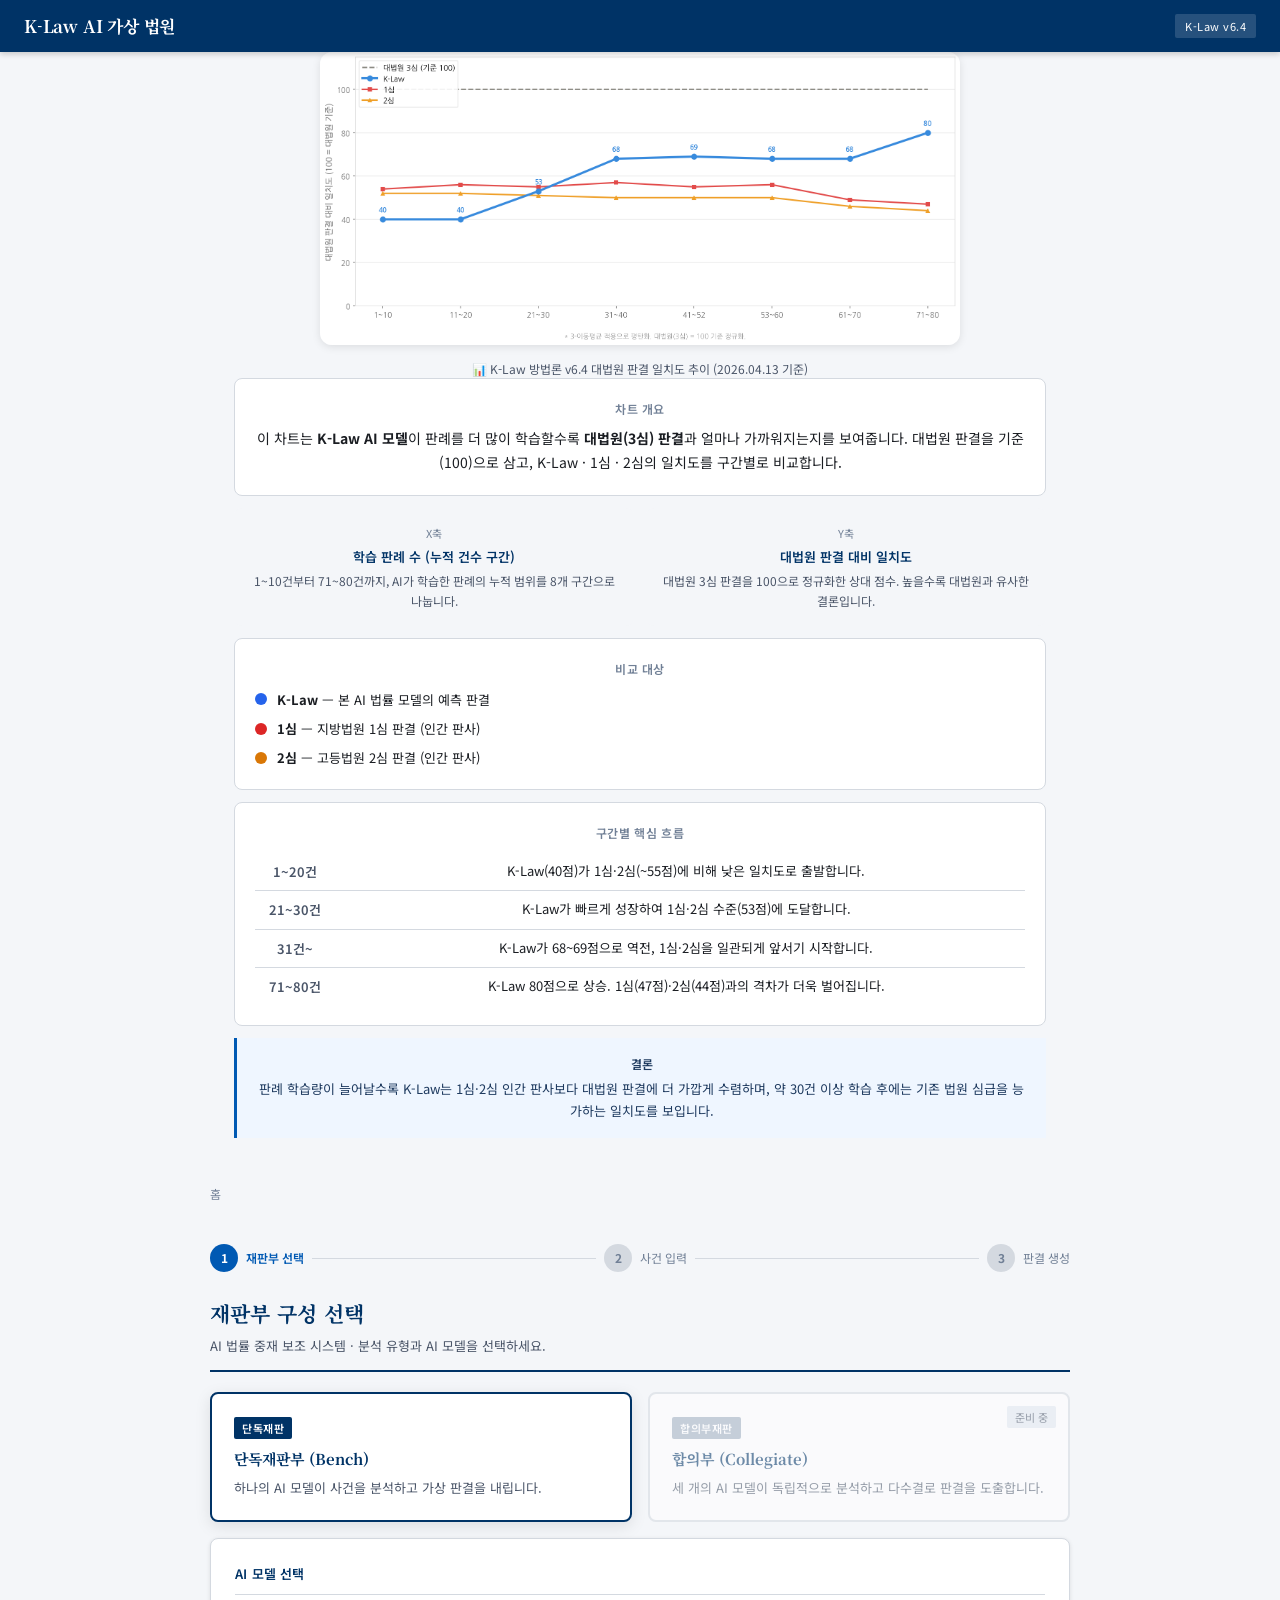
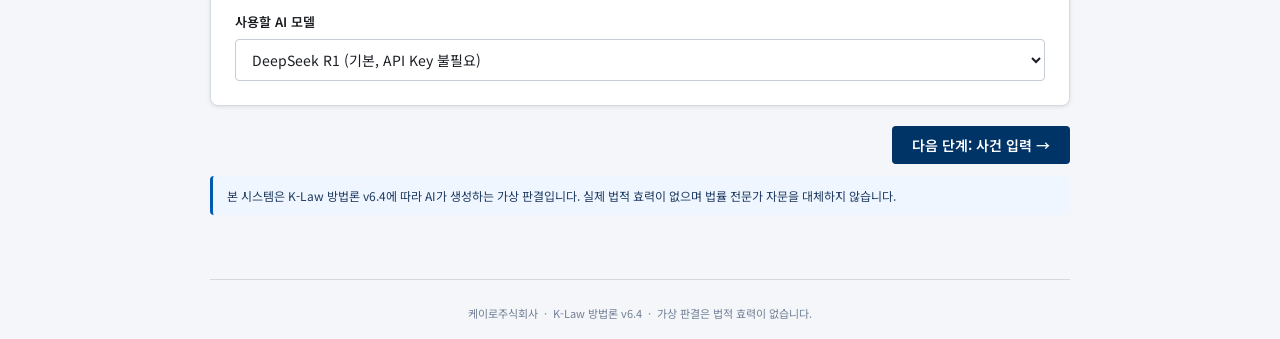
==== commit 273ea9b3: "Enhance report layout with detailed sections Added detailed sections for chart overview, axis descri" ====
--- a/index.html
+++ b/index.html
@@ -472,6 +472,79 @@
   <p style="font-size: 12px; color: #4a5568; margin-top: 8px;">
     📊 K-Law 방법론 v6.4 대법원 판결 일치도 추이 (2026.04.13 기준)
   </p>
+  <div style="max-width: 860px; margin: 0 auto 32px; padding: 0 24px; font-family: 'Noto Sans KR', sans-serif; font-size: 14px; line-height: 1.65; color: #1a1d22;">
+
+  <!-- 개요 -->
+  <div style="background:#fff; border:1px solid #d4d9e0; border-radius:8px; padding:1.25rem; margin-bottom:12px;">
+    <p style="font-size:12px; font-weight:600; color:#718096; margin:0 0 8px; text-transform:uppercase; letter-spacing:.05em;">차트 개요</p>
+    <p style="font-size:14px; color:#1a1d22; line-height:1.7; margin:0;">
+      이 차트는 <strong>K-Law AI 모델</strong>이 판례를 더 많이 학습할수록 <strong>대법원(3심) 판결</strong>과 얼마나 가까워지는지를 보여줍니다. 대법원 판결을 기준(100)으로 삼고, K-Law · 1심 · 2심의 일치도를 구간별로 비교합니다.
+    </p>
+  </div>
+
+  <!-- X/Y 축 설명 -->
+  <div style="display:grid; grid-template-columns:1fr 1fr; gap:12px; margin-bottom:12px;">
+    <div style="background:#f4f6f9; border-radius:8px; padding:1rem;">
+      <p style="font-size:11px; color:#718096; margin:0 0 4px;">X축</p>
+      <p style="font-size:13px; font-weight:600; color:#003366; margin:0 0 4px;">학습 판례 수 (누적 건수 구간)</p>
+      <p style="font-size:12px; color:#4a5568; margin:0; line-height:1.6;">1~10건부터 71~80건까지, AI가 학습한 판례의 누적 범위를 8개 구간으로 나눕니다.</p>
+    </div>
+    <div style="background:#f4f6f9; border-radius:8px; padding:1rem;">
+      <p style="font-size:11px; color:#718096; margin:0 0 4px;">Y축</p>
+      <p style="font-size:13px; font-weight:600; color:#003366; margin:0 0 4px;">대법원 판결 대비 일치도</p>
+      <p style="font-size:12px; color:#4a5568; margin:0; line-height:1.6;">대법원 3심 판결을 100으로 정규화한 상대 점수. 높을수록 대법원과 유사한 결론입니다.</p>
+    </div>
+  </div>
+
+  <!-- 비교 대상 -->
+  <div style="background:#fff; border:1px solid #d4d9e0; border-radius:8px; padding:1.25rem; margin-bottom:12px;">
+    <p style="font-size:12px; font-weight:600; color:#718096; margin:0 0 10px; text-transform:uppercase; letter-spacing:.05em;">비교 대상</p>
+    <div style="display:flex; flex-direction:column; gap:8px;">
+      <div style="display:flex; align-items:center; gap:10px;">
+        <span style="width:12px; height:12px; border-radius:50%; background:#2563eb; flex-shrink:0;"></span>
+        <span style="font-size:13px; color:#1a1d22;"><strong>K-Law</strong> — 본 AI 법률 모델의 예측 판결</span>
+      </div>
+      <div style="display:flex; align-items:center; gap:10px;">
+        <span style="width:12px; height:12px; border-radius:50%; background:#dc2626; flex-shrink:0;"></span>
+        <span style="font-size:13px; color:#1a1d22;"><strong>1심</strong> — 지방법원 1심 판결 (인간 판사)</span>
+      </div>
+      <div style="display:flex; align-items:center; gap:10px;">
+        <span style="width:12px; height:12px; border-radius:50%; background:#d97706; flex-shrink:0;"></span>
+        <span style="font-size:13px; color:#1a1d22;"><strong>2심</strong> — 고등법원 2심 판결 (인간 판사)</span>
+      </div>
+    </div>
+  </div>
+
+  <!-- 구간별 흐름 -->
+  <div style="background:#fff; border:1px solid #d4d9e0; border-radius:8px; padding:1.25rem; margin-bottom:12px;">
+    <p style="font-size:12px; font-weight:600; color:#718096; margin:0 0 10px; text-transform:uppercase; letter-spacing:.05em;">구간별 핵심 흐름</p>
+    <div style="font-size:13px; color:#1a1d22;">
+      <div style="display:grid; grid-template-columns:80px 1fr; gap:12px; padding:8px 0; border-bottom:1px solid #d4d9e0;">
+        <span style="font-weight:600; color:#4a5568;">1~20건</span>
+        <span style="line-height:1.6;">K-Law(40점)가 1심·2심(~55점)에 비해 낮은 일치도로 출발합니다.</span>
+      </div>
+      <div style="display:grid; grid-template-columns:80px 1fr; gap:12px; padding:8px 0; border-bottom:1px solid #d4d9e0;">
+        <span style="font-weight:600; color:#4a5568;">21~30건</span>
+        <span style="line-height:1.6;">K-Law가 빠르게 성장하여 1심·2심 수준(53점)에 도달합니다.</span>
+      </div>
+      <div style="display:grid; grid-template-columns:80px 1fr; gap:12px; padding:8px 0; border-bottom:1px solid #d4d9e0;">
+        <span style="font-weight:600; color:#4a5568;">31건~</span>
+        <span style="line-height:1.6;">K-Law가 68~69점으로 역전, 1심·2심을 일관되게 앞서기 시작합니다.</span>
+      </div>
+      <div style="display:grid; grid-template-columns:80px 1fr; gap:12px; padding:8px 0;">
+        <span style="font-weight:600; color:#4a5568;">71~80건</span>
+        <span style="line-height:1.6;">K-Law 80점으로 상승. 1심(47점)·2심(44점)과의 격차가 더욱 벌어집니다.</span>
+      </div>
+    </div>
+  </div>
+
+  <!-- 결론 -->
+  <div style="background:#eff6ff; border-left:3px solid #0059B3; padding:1rem 1.25rem;">
+    <p style="font-size:12px; font-weight:600; color:#1e3a5f; margin:0 0 4px;">결론</p>
+    <p style="font-size:13px; color:#1e3a5f; margin:0; line-height:1.7;">판례 학습량이 늘어날수록 K-Law는 1심·2심 인간 판사보다 대법원 판결에 더 가깝게 수렴하며, 약 30건 이상 학습 후에는 기존 법원 심급을 능가하는 일치도를 보입니다.</p>
+  </div>
+
+</div>
 </div>
 <div class="outer">
 <div class="inner">
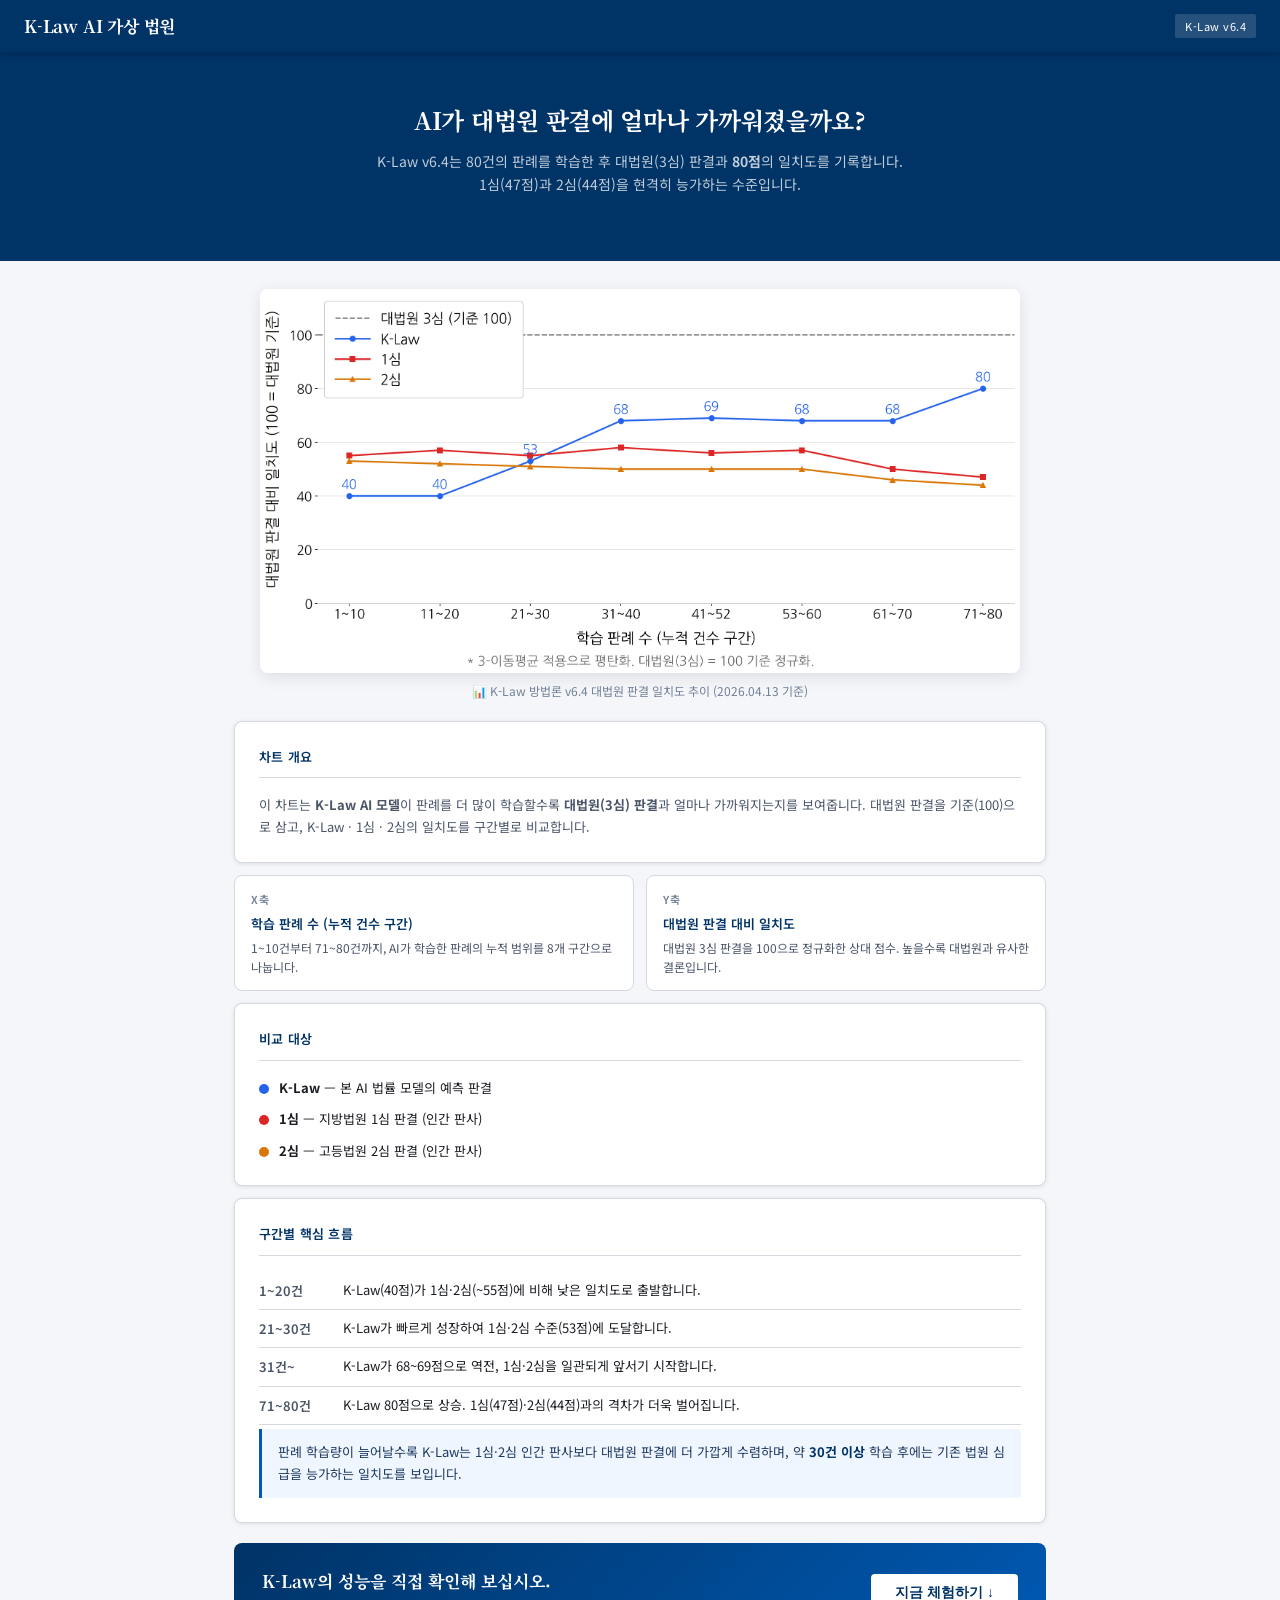
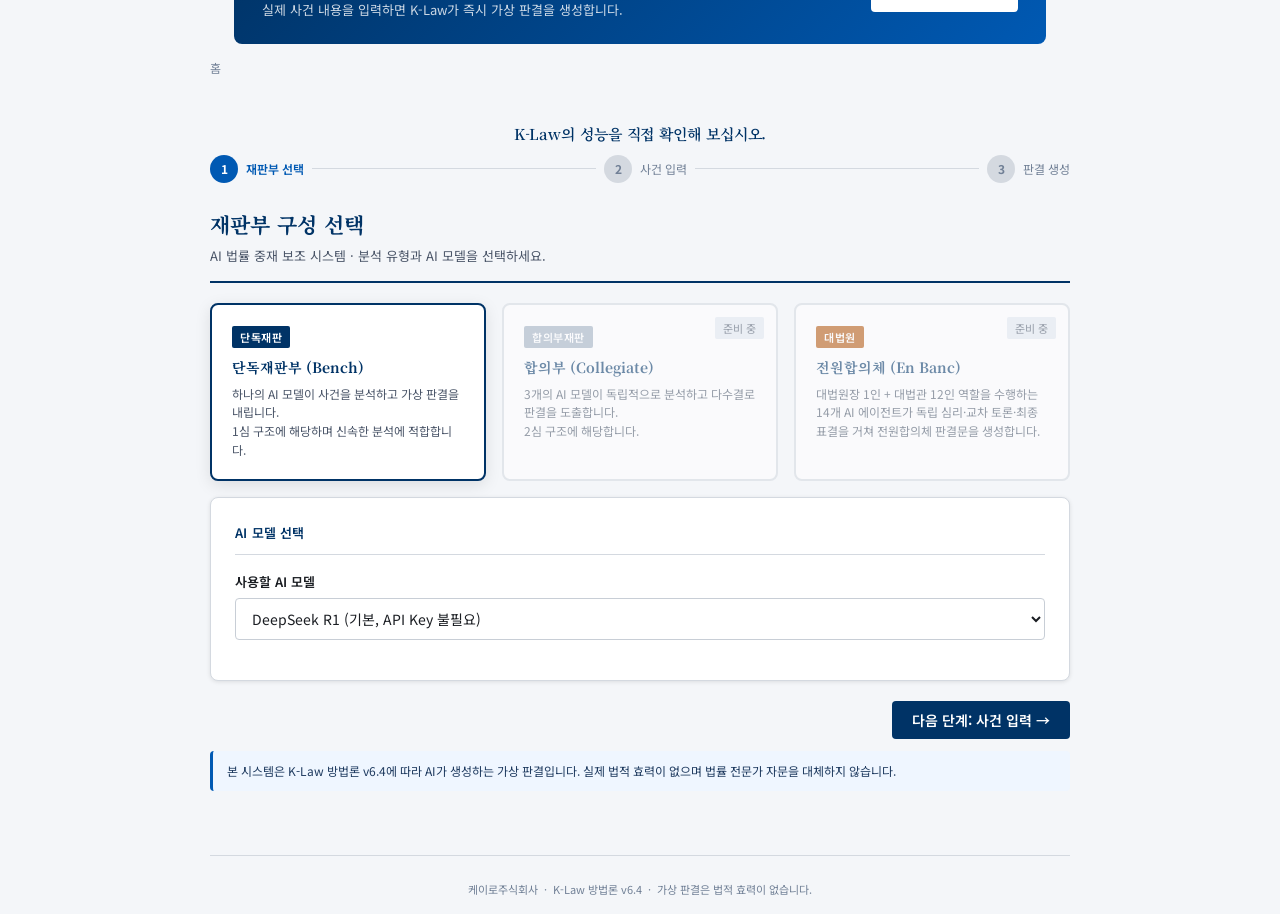
==== commit dc5fd414: "Add files via upload" ====
--- a/index.html
+++ b/index.html
@@ -6,546 +6,122 @@
 <title>K-Law AI 가상 법원</title>
 <link rel="preconnect" href="https://fonts.googleapis.com">
 <link href="https://fonts.googleapis.com/css2?family=Noto+Serif+KR:wght@400;600;700&family=Noto+Sans+KR:wght@400;500;600&display=swap" rel="stylesheet">
-<style>
-/* ── Variables (기존과 동일) ───────────────────────── */
-:root {
-  --navy:    #003366;
-  --navy-dk: #002244;
-  --accent:  #0059B3;
-  --line:    #d4d9e0;
-  --bg:      #f4f6f9;
-  --card:    #ffffff;
-  --text:    #1a1d22;
-  --text-2:  #4a5568;
-  --text-3:  #718096;
-  --green:   #155a30;
-  --green-bg:#edf7f1;
-  --red:     #b91c1c;
-  --red-bg:  #fef2f2;
-  --r:       4px;
-  --r-lg:    8px;
-  --sh:      0 1px 4px rgba(0,0,0,.10);
-  --sh-md:   0 4px 16px rgba(0,0,0,.10);
-}
-
-/* ── Reset (기존과 동일) ─────────────────────────── */
-*, *::before, *::after { margin:0; padding:0; box-sizing:border-box; }
-html { scroll-behavior:smooth; }
-body {
-  font-family:'Noto Sans KR', sans-serif;
-  background:var(--bg);
-  color:var(--text);
-  font-size:14px;
-  line-height:1.65;
-  min-height:100vh;
-}
-
-/* ── GNB (기존과 동일) ─────────────────────────────── */
-.gnb {
-  background:var(--navy);
-  color:#fff;
-  padding:0 24px;
-  height:52px;
-  display:flex;
-  align-items:center;
-  gap:12px;
-  position:sticky;
-  top:0;
-  z-index:100;
-  box-shadow:0 2px 6px rgba(0,0,0,.20);
-}
-.gnb-logo {
-  font-family:'Noto Serif KR', serif;
-  font-weight:700;
-  font-size:17px;
-  letter-spacing:-.2px;
-  color:#fff;
-  text-decoration:none;
-  cursor:pointer;
-}
-.gnb-sep { flex:1; }
-.gnb-badge {
-  font-size:11px;
-  background:rgba(255,255,255,.15);
-  padding:3px 10px;
-  border-radius:2px;
-  letter-spacing:.5px;
-}
-
-/* ── Layout (기존과 동일) ──────────────────────────── */
-.outer { padding:0 24px; }
-.inner { max-width:860px; margin:0 auto; }
-
-/* ── Breadcrumb (기존과 동일) ──────────────────────── */
-.breadcrumb {
-  padding:14px 0 0;
-  font-size:12px;
-  color:var(--text-3);
-  display:flex;
-  align-items:center;
-  gap:6px;
-}
-.breadcrumb .bc-link { cursor:pointer; }
-.breadcrumb .bc-link:hover { color:var(--accent); text-decoration:underline; }
-.breadcrumb .bc-sep  { color:var(--line); }
-.breadcrumb .bc-curr { color:var(--text-2); font-weight:500; }
-
-/* ── Page (기존과 동일) ────────────────────────────── */
-.page { display:none; padding:20px 0 64px; }
-.page.active { display:block; }
-
-/* ── Step bar (기존과 동일) ────────────────────────── */
-.steps {
-  display:flex;
-  align-items:center;
-  margin-bottom:24px;
-}
-.step-item { display:flex; align-items:center; gap:8px; }
-.step-connector { flex:1; height:1px; background:var(--line); margin:0 8px; }
-.step-connector.done { background:var(--navy); }
-.step-dot {
-  width:28px; height:28px; border-radius:50%;
-  background:var(--line); color:var(--text-3);
-  font-size:12px; font-weight:700;
-  display:flex; align-items:center; justify-content:center;
-  flex-shrink:0;
-}
-.step-dot.done   { background:var(--navy);   color:#fff; }
-.step-dot.active { background:var(--accent);  color:#fff; }
-.step-lbl { font-size:12px; color:var(--text-3); white-space:nowrap; }
-.step-lbl.done   { color:var(--navy); }
-.step-lbl.active { color:var(--accent); font-weight:600; }
-
-/* ── Page header (기존과 동일) ─────────────────────── */
-.page-hd {
-  margin-bottom:20px;
-  padding-bottom:14px;
-  border-bottom:2px solid var(--navy);
-}
-.page-hd h1 {
-  font-family:'Noto Serif KR', serif;
-  font-size:21px;
-  font-weight:700;
-  color:var(--navy);
-  margin-bottom:4px;
-}
-.page-hd p { font-size:13px; color:var(--text-2); }
-
-/* ── Card (기존과 동일) ────────────────────────────── */
-.card {
-  background:var(--card);
-  border:1px solid var(--line);
-  border-radius:var(--r-lg);
-  padding:24px;
-  margin-bottom:16px;
-  box-shadow:var(--sh);
-}
-.card-title {
-  font-weight:600;
-  font-size:13px;
-  color:var(--navy);
-  margin-bottom:16px;
-  padding-bottom:10px;
-  border-bottom:1px solid var(--line);
-  letter-spacing:.2px;
-}
-
-/* ── Form (기존과 동일) ────────────────────────────── */
-.form-row { margin-bottom:16px; }
-.form-row:last-child { margin-bottom:0; }
-label {
-  display:block;
-  font-weight:600;
-  font-size:13px;
-  margin-bottom:6px;
-  color:var(--text);
-}
-.req { color:var(--red); margin-left:2px; }
-input[type="text"], select, textarea {
-  width:100%;
-  padding:9px 12px;
-  border:1px solid #c8ced6;
-  border-radius:var(--r);
-  font-size:14px;
-  font-family:inherit;
-  color:var(--text);
-  background:#fff;
-  transition:border-color .15s, box-shadow .15s;
-}
-input[type="text"]:focus, select:focus, textarea:focus {
-  outline:none;
-  border-color:var(--accent);
-  box-shadow:0 0 0 3px rgba(0,89,179,.12);
-}
-textarea { resize:vertical; line-height:1.6; }
-.form-grid {
-  display:grid;
-  grid-template-columns:1fr 1fr;
-  gap:16px;
-}
-@media (max-width:600px) { .form-grid { grid-template-columns:1fr; } }
-
-/* ── Buttons (기존과 동일) ─────────────────────────── */
-.btn {
-  display:inline-flex;
-  align-items:center;
-  gap:6px;
-  padding:9px 20px;
-  font-size:14px;
-  font-weight:600;
-  font-family:inherit;
-  border:none;
-  border-radius:var(--r);
-  cursor:pointer;
-  transition:background .15s;
-}
-.btn-primary   { background:var(--navy);  color:#fff; }
-.btn-primary:hover:not(:disabled)   { background:var(--navy-dk); }
-.btn-secondary { background:#fff; color:var(--navy); border:1px solid var(--navy); }
-.btn-secondary:hover:not(:disabled) { background:#f0f4fa; }
-.btn-sm { padding:7px 14px; font-size:13px; }
-.btn:disabled { opacity:.5; cursor:not-allowed; }
-.btn-row {
-  display:flex;
-  gap:10px;
-  justify-content:flex-end;
-  margin-top:20px;
-  flex-wrap:wrap;
-}
-
-/* ── Trial type cards (기존과 동일) ────────────────── */
-.trial-cards {
-  display:grid;
-  grid-template-columns:1fr 1fr;
-  gap:16px;
-  margin-bottom:16px;
-}
-@media (max-width:560px) { .trial-cards { grid-template-columns:1fr; } }
-.trial-card {
-  border:2px solid var(--line);
-  border-radius:var(--r-lg);
-  padding:22px;
-  background:var(--card);
-  cursor:pointer;
-  transition:border-color .15s, box-shadow .15s;
-  position:relative;
-}
-.trial-card.selected { border-color:var(--navy); box-shadow:var(--sh-md); }
-.trial-card:not(.disabled):hover { border-color:var(--accent); }
-.trial-card.disabled { opacity:.55; cursor:not-allowed; pointer-events:none; }
-.trial-card h3 {
-  font-family:'Noto Serif KR', serif;
-  font-size:15px;
-  color:var(--navy);
-  margin-bottom:6px;
-}
-.trial-card p { font-size:13px; color:var(--text-2); line-height:1.5; }
-.trial-badge {
-  display:inline-block;
-  font-size:11px;
-  font-weight:600;
-  background:var(--navy);
-  color:#fff;
-  padding:2px 8px;
-  border-radius:2px;
-  margin-bottom:8px;
-  letter-spacing:.5px;
-}
-.coming-tag {
-  position:absolute;
-  top:12px; right:12px;
-  font-size:11px;
-  background:#e2e8f0;
-  color:var(--text-2);
-  padding:2px 8px;
-  border-radius:2px;
-}
-
-/* ── Notice (기존과 동일) ──────────────────────────── */
-.notice {
-  font-size:12px;
-  padding:10px 14px;
-  border-radius:var(--r);
-  border-left:3px solid;
-  margin-top:12px;
-}
-.notice-info { background:#eff6ff; border-color:var(--accent); color:#1e3a5f; }
-.notice-ok   { background:var(--green-bg); border-color:var(--green); color:var(--green); }
-.notice-err  { background:var(--red-bg);   border-color:var(--red);   color:var(--red);  }
-.notice-warn { background:#fff7ed; border-color:#d97706; color:#7c4a00; }
-
-/* ── Verdict dual panels (기존과 동일) ─────────────── */
-.dual-panels {
-  display:grid;
-  grid-template-columns:1fr 1fr;
-  gap:16px;
-  margin-bottom:16px;
-}
-@media (max-width:680px) { .dual-panels { grid-template-columns:1fr; } }
-.dp {
-  background:#0d1117;
-  border-radius:var(--r-lg);
-  overflow:hidden;
-  display:flex;
-  flex-direction:column;
-  min-height:360px;
-  box-shadow:var(--sh-md);
-}
-.dp-head {
-  background:#161b22;
-  padding:10px 16px;
-  font-size:12px;
-  font-weight:600;
-  color:#8b949e;
-  border-bottom:1px solid #21262d;
-  letter-spacing:.4px;
-  text-transform:uppercase;
-}
-.dp-body {
-  padding:14px 16px;
-  flex:1;
-  overflow-y:auto;
-  max-height:50vh;
-  font-size:12px;
-  line-height:1.75;
-  white-space:pre-wrap;
-  font-family:'D2Coding','Consolas',monospace;
-  color:#8b949e;
-}
-.dp-body.out { color:#c9d1d9; }
-
-/* ── Progress (기존과 동일) ────────────────────────── */
-.prog-wrap { margin-top:12px; }
-.prog-track {
-  width:100%; height:4px;
-  background:var(--line);
-  border-radius:2px;
-  overflow:hidden;
-  margin-bottom:6px;
-}
-.prog-fill { height:100%; width:0; background:var(--navy); transition:width .3s; }
-.prog-lbl  { font-size:12px; color:var(--text-3); text-align:right; }
-
-/* ── Verdict result (기존과 동일) ──────────────────── */
-.vr-card {
-  background:var(--card);
-  border:1px solid var(--line);
-  border-radius:var(--r-lg);
-  margin-top:16px;
-  overflow:hidden;
-  box-shadow:var(--sh);
-}
-.vr-head {
-  background:var(--navy);
-  color:#fff;
-  padding:14px 20px;
-  font-family:'Noto Serif KR', serif;
-  font-size:15px;
-  font-weight:700;
-  letter-spacing:.3px;
-}
-.vr-body { padding:0 20px; }
-.vr-row {
-  display:grid;
-  grid-template-columns:130px 1fr;
-  gap:12px;
-  padding:12px 0;
-  border-bottom:1px solid var(--line);
-  font-size:13px;
-}
-.vr-row:last-child { border-bottom:none; }
-.vr-key { font-weight:600; color:var(--navy); font-size:13px; padding-top:2px; }
-.vr-val { color:var(--text); line-height:1.7; }
-.ruling-chip {
-  display:inline-block;
-  padding:4px 14px;
-  border-radius:var(--r);
-  font-weight:700;
-  font-size:14px;
-  background:var(--navy);
-  color:#fff;
-}
-
-/* ── Case summary (기존과 동일) ────────────────────── */
-.cs-row {
-  display:flex;
-  gap:12px;
-  padding:6px 0;
-  border-bottom:1px solid var(--line);
-  font-size:13px;
-}
-.cs-row:last-child { border-bottom:none; }
-.cs-key { min-width:90px; font-weight:600; color:var(--navy); flex-shrink:0; }
-.cs-val { color:var(--text-2); }
-
-/* ── NEW: 판결 설명 섹션 스타일 ────────────────────── */
-.explanation-card {
-  background: #f8fafc;
-  border-left: 4px solid var(--accent);
-  margin-top: 24px;
-  padding: 20px;
-  border-radius: 12px;
-}
-.explanation-title {
-  font-weight: 700;
-  font-size: 16px;
-  margin-bottom: 12px;
-  color: var(--navy);
-}
-.explanation-text {
-  font-size: 14px;
-  line-height: 1.7;
-  color: var(--text-2);
-  margin-bottom: 16px;
-}
-.analogy-box {
-  background: #fff7ed;
-  border-left: 3px solid #d97706;
-  padding: 14px;
-  margin: 16px 0;
-  border-radius: 8px;
-}
-.analogy-box strong {
-  color: #b45309;
-}
-.question-area {
-  margin-top: 20px;
-  border-top: 1px solid var(--line);
-  padding-top: 16px;
-}
-.question-input {
-  width: 100%;
-  padding: 10px;
-  border: 1px solid var(--line);
-  border-radius: 8px;
-  font-size: 13px;
-  font-family: inherit;
-  resize: vertical;
-}
-.question-submit {
-  margin-top: 8px;
-  background: var(--accent);
-  color: white;
-  border: none;
-  padding: 8px 16px;
-  border-radius: 6px;
-  cursor: pointer;
-  font-size: 12px;
-}
-.question-submit:hover {
-  background: #004a99;
-}
-.question-answer {
-  margin-top: 12px;
-  background: #eef2ff;
-  padding: 12px;
-  border-radius: 8px;
-  font-size: 13px;
-  display: none;
-}
-/* ── Footer (기존과 동일) ──────────────────────────── */
-.footer {
-  text-align:center;
-  padding:24px 0 16px;
-  font-size:11px;
-  color:var(--text-3);
-  border-top:1px solid var(--line);
-  max-width:860px;
-  margin:0 auto;
-}
-</style>
+<!-- ① 전역 스타일 — styles.css만 수정하면 됩니다 -->
+<link rel="stylesheet" href="styles.css">
 </head>
 <body>
 
-<!-- GNB -->
+<!-- ══════════════════════════════════════════════════
+     GNB  —  상단 네비게이션
+     브랜드명·버전 변경 시 이 블록만 수정하세요.
+══════════════════════════════════════════════════ -->
 <nav class="gnb">
   <span class="gnb-logo" onclick="showPage('index')">K-Law AI 가상 법원</span>
   <div class="gnb-sep"></div>
   <span class="gnb-badge">K-Law v6.4</span>
 </nav>
 
-  <!-- K-Law 방법론 대법원 일치도 차트 -->
-<div style="margin-bottom: 24px; text-align: center;">
-  <img src="research/charts/chart_trend_smoothed.png" 
-       alt="K-Law 방법론 대법원 판결 일치도 추이 (2026년 4월 13일 기준)"
-       style="width: 50%; height: auto; border-radius: 12px; box-shadow: 0 2px 8px rgba(0,0,0,0.1);">
-  <p style="font-size: 12px; color: #4a5568; margin-top: 8px;">
-    📊 K-Law 방법론 v6.4 대법원 판결 일치도 추이 (2026.04.13 기준)
-  </p>
-  <div style="max-width: 860px; margin: 0 auto 32px; padding: 0 24px; font-family: 'Noto Sans KR', sans-serif; font-size: 14px; line-height: 1.65; color: #1a1d22;">
-
-  <!-- 개요 -->
-  <div style="background:#fff; border:1px solid #d4d9e0; border-radius:8px; padding:1.25rem; margin-bottom:12px;">
-    <p style="font-size:12px; font-weight:600; color:#718096; margin:0 0 8px; text-transform:uppercase; letter-spacing:.05em;">차트 개요</p>
-    <p style="font-size:14px; color:#1a1d22; line-height:1.7; margin:0;">
-      이 차트는 <strong>K-Law AI 모델</strong>이 판례를 더 많이 학습할수록 <strong>대법원(3심) 판결</strong>과 얼마나 가까워지는지를 보여줍니다. 대법원 판결을 기준(100)으로 삼고, K-Law · 1심 · 2심의 일치도를 구간별로 비교합니다.
+
+<!-- ══════════════════════════════════════════════════
+     HERO + 차트 섹션
+     차트 이미지·설명 변경 시 이 블록만 수정하세요.
+══════════════════════════════════════════════════ -->
+<section class="hero-section">
+  <h2>AI가 대법원 판결에 얼마나 가까워졌을까요?</h2>
+  <p>K-Law v6.4는 80건의 판례를 학습한 후 대법원(3심) 판결과 <strong>80점</strong>의 일치도를 기록합니다.<br>
+     1심(47점)과 2심(44점)을 현격히 능가하는 수준입니다.</p>
+</section>
+
+<div class="chart-section">
+  <!-- 차트 이미지 -->
+  <img src="research/charts/chart_trend_smoothed.png"
+       alt="K-Law 방법론 대법원 판결 일치도 추이 (2026년 4월 13일 기준)">
+  <p class="chart-caption">📊 K-Law 방법론 v6.4 대법원 판결 일치도 추이 (2026.04.13 기준)</p>
+
+  <!-- 차트 설명 카드 -->
+  <div class="card" style="margin-bottom:12px;">
+    <div class="card-title">차트 개요</div>
+    <p style="font-size:13px; color:var(--text-2); line-height:1.7;">
+      이 차트는 <strong>K-Law AI 모델</strong>이 판례를 더 많이 학습할수록
+      <strong>대법원(3심) 판결</strong>과 얼마나 가까워지는지를 보여줍니다.
+      대법원 판결을 기준(100)으로 삼고, K-Law · 1심 · 2심의 일치도를 구간별로 비교합니다.
     </p>
   </div>
 
-  <!-- X/Y 축 설명 -->
-  <div style="display:grid; grid-template-columns:1fr 1fr; gap:12px; margin-bottom:12px;">
-    <div style="background:#f4f6f9; border-radius:8px; padding:1rem;">
-      <p style="font-size:11px; color:#718096; margin:0 0 4px;">X축</p>
-      <p style="font-size:13px; font-weight:600; color:#003366; margin:0 0 4px;">학습 판례 수 (누적 건수 구간)</p>
-      <p style="font-size:12px; color:#4a5568; margin:0; line-height:1.6;">1~10건부터 71~80건까지, AI가 학습한 판례의 누적 범위를 8개 구간으로 나눕니다.</p>
-    </div>
-    <div style="background:#f4f6f9; border-radius:8px; padding:1rem;">
-      <p style="font-size:11px; color:#718096; margin:0 0 4px;">Y축</p>
-      <p style="font-size:13px; font-weight:600; color:#003366; margin:0 0 4px;">대법원 판결 대비 일치도</p>
-      <p style="font-size:12px; color:#4a5568; margin:0; line-height:1.6;">대법원 3심 판결을 100으로 정규화한 상대 점수. 높을수록 대법원과 유사한 결론입니다.</p>
+  <!-- X/Y축 설명 -->
+  <div class="chart-explain">
+    <div class="ce-card">
+      <div class="ce-label">X축</div>
+      <div class="ce-title">학습 판례 수 (누적 건수 구간)</div>
+      <div class="ce-desc">1~10건부터 71~80건까지, AI가 학습한 판례의 누적 범위를 8개 구간으로 나눕니다.</div>
+    </div>
+    <div class="ce-card">
+      <div class="ce-label">Y축</div>
+      <div class="ce-title">대법원 판결 대비 일치도</div>
+      <div class="ce-desc">대법원 3심 판결을 100으로 정규화한 상대 점수. 높을수록 대법원과 유사한 결론입니다.</div>
     </div>
   </div>
 
   <!-- 비교 대상 -->
-  <div style="background:#fff; border:1px solid #d4d9e0; border-radius:8px; padding:1.25rem; margin-bottom:12px;">
-    <p style="font-size:12px; font-weight:600; color:#718096; margin:0 0 10px; text-transform:uppercase; letter-spacing:.05em;">비교 대상</p>
-    <div style="display:flex; flex-direction:column; gap:8px;">
+  <div class="card" style="margin-bottom:12px;">
+    <div class="card-title">비교 대상</div>
+    <div style="display:flex; flex-direction:column; gap:10px;">
       <div style="display:flex; align-items:center; gap:10px;">
-        <span style="width:12px; height:12px; border-radius:50%; background:#2563eb; flex-shrink:0;"></span>
-        <span style="font-size:13px; color:#1a1d22;"><strong>K-Law</strong> — 본 AI 법률 모델의 예측 판결</span>
+        <span class="legend-dot" style="background:#2563eb;"></span>
+        <span style="font-size:13px;"><strong>K-Law</strong> — 본 AI 법률 모델의 예측 판결</span>
       </div>
       <div style="display:flex; align-items:center; gap:10px;">
-        <span style="width:12px; height:12px; border-radius:50%; background:#dc2626; flex-shrink:0;"></span>
-        <span style="font-size:13px; color:#1a1d22;"><strong>1심</strong> — 지방법원 1심 판결 (인간 판사)</span>
+        <span class="legend-dot" style="background:#dc2626;"></span>
+        <span style="font-size:13px;"><strong>1심</strong> — 지방법원 1심 판결 (인간 판사)</span>
       </div>
       <div style="display:flex; align-items:center; gap:10px;">
-        <span style="width:12px; height:12px; border-radius:50%; background:#d97706; flex-shrink:0;"></span>
-        <span style="font-size:13px; color:#1a1d22;"><strong>2심</strong> — 고등법원 2심 판결 (인간 판사)</span>
+        <span class="legend-dot" style="background:#d97706;"></span>
+        <span style="font-size:13px;"><strong>2심</strong> — 고등법원 2심 판결 (인간 판사)</span>
       </div>
     </div>
   </div>
 
   <!-- 구간별 흐름 -->
-  <div style="background:#fff; border:1px solid #d4d9e0; border-radius:8px; padding:1.25rem; margin-bottom:12px;">
-    <p style="font-size:12px; font-weight:600; color:#718096; margin:0 0 10px; text-transform:uppercase; letter-spacing:.05em;">구간별 핵심 흐름</p>
-    <div style="font-size:13px; color:#1a1d22;">
-      <div style="display:grid; grid-template-columns:80px 1fr; gap:12px; padding:8px 0; border-bottom:1px solid #d4d9e0;">
-        <span style="font-weight:600; color:#4a5568;">1~20건</span>
-        <span style="line-height:1.6;">K-Law(40점)가 1심·2심(~55점)에 비해 낮은 일치도로 출발합니다.</span>
-      </div>
-      <div style="display:grid; grid-template-columns:80px 1fr; gap:12px; padding:8px 0; border-bottom:1px solid #d4d9e0;">
-        <span style="font-weight:600; color:#4a5568;">21~30건</span>
-        <span style="line-height:1.6;">K-Law가 빠르게 성장하여 1심·2심 수준(53점)에 도달합니다.</span>
-      </div>
-      <div style="display:grid; grid-template-columns:80px 1fr; gap:12px; padding:8px 0; border-bottom:1px solid #d4d9e0;">
-        <span style="font-weight:600; color:#4a5568;">31건~</span>
-        <span style="line-height:1.6;">K-Law가 68~69점으로 역전, 1심·2심을 일관되게 앞서기 시작합니다.</span>
-      </div>
-      <div style="display:grid; grid-template-columns:80px 1fr; gap:12px; padding:8px 0;">
-        <span style="font-weight:600; color:#4a5568;">71~80건</span>
-        <span style="line-height:1.6;">K-Law 80점으로 상승. 1심(47점)·2심(44점)과의 격차가 더욱 벌어집니다.</span>
-      </div>
-    </div>
-  </div>
-
-  <!-- 결론 -->
-  <div style="background:#eff6ff; border-left:3px solid #0059B3; padding:1rem 1.25rem;">
-    <p style="font-size:12px; font-weight:600; color:#1e3a5f; margin:0 0 4px;">결론</p>
-    <p style="font-size:13px; color:#1e3a5f; margin:0; line-height:1.7;">판례 학습량이 늘어날수록 K-Law는 1심·2심 인간 판사보다 대법원 판결에 더 가깝게 수렴하며, 약 30건 이상 학습 후에는 기존 법원 심급을 능가하는 일치도를 보입니다.</p>
-  </div>
-
-</div>
-</div>
+  <div class="card" style="margin-bottom:12px;">
+    <div class="card-title">구간별 핵심 흐름</div>
+    <div class="flow-row">
+      <span class="flow-key">1~20건</span>
+      <span style="font-size:13px; color:var(--text); line-height:1.6;">K-Law(40점)가 1심·2심(~55점)에 비해 낮은 일치도로 출발합니다.</span>
+    </div>
+    <div class="flow-row">
+      <span class="flow-key">21~30건</span>
+      <span style="font-size:13px; color:var(--text); line-height:1.6;">K-Law가 빠르게 성장하여 1심·2심 수준(53점)에 도달합니다.</span>
+    </div>
+    <div class="flow-row">
+      <span class="flow-key">31건~</span>
+      <span style="font-size:13px; color:var(--text); line-height:1.6;">K-Law가 68~69점으로 역전, 1심·2심을 일관되게 앞서기 시작합니다.</span>
+    </div>
+    <div class="flow-row">
+      <span class="flow-key">71~80건</span>
+      <span style="font-size:13px; color:var(--text); line-height:1.6;">K-Law 80점으로 상승. 1심(47점)·2심(44점)과의 격차가 더욱 벌어집니다.</span>
+    </div>
+    <div class="conclusion-bar">
+      <p>판례 학습량이 늘어날수록 K-Law는 1심·2심 인간 판사보다 대법원 판결에 더 가깝게 수렴하며,
+         약 <strong>30건 이상</strong> 학습 후에는 기존 법원 심급을 능가하는 일치도를 보입니다.</p>
+    </div>
+  </div>
+
+  <!-- 체험 유도 배너 -->
+  <div class="invite-banner">
+    <div>
+      <h3>K-Law의 성능을 직접 확인해 보십시오.</h3>
+      <p>실제 사건 내용을 입력하면 K-Law가 즉시 가상 판결을 생성합니다.</p>
+    </div>
+    <button class="invite-btn" onclick="document.querySelector('.outer').scrollIntoView({behavior:'smooth'})">
+      지금 체험하기 &darr;
+    </button>
+  </div>
+</div><!-- /chart-section -->
+
+
+<!-- ══════════════════════════════════════════════════
+     MAIN APP  —  3단계 판결 생성 플로우
+══════════════════════════════════════════════════ -->
 <div class="outer">
 <div class="inner">
 
@@ -554,12 +130,18 @@
     <span class="bc-link" onclick="showPage('index')">홈</span>
   </div>
 
-  <!-- ════════════════════════════════════════════════════
+
+  <!-- ══════════════════════════════════════════════
        PAGE 1 · INDEX · 재판부 선택
-  ════════════════════════════════════════════════════ -->
+       재판부 카드·모델 목록 변경 시 이 블록 수정.
+  ══════════════════════════════════════════════ -->
   <div class="page active" id="page-index">
 
-    <div class="steps" style="margin-top:20px;">
+    <!-- 스텝바 CTA -->
+    <p class="steps-cta" style="margin-top:24px;">K-Law의 성능을 직접 확인해 보십시오.</p>
+
+    <!-- 스텝바 -->
+    <div class="steps">
       <div class="step-item">
         <div class="step-dot active">1</div>
         <span class="step-lbl active">재판부 선택</span>
@@ -581,27 +163,43 @@
       <p>AI 법률 중재 보조 시스템 · 분석 유형과 AI 모델을 선택하세요.</p>
     </div>
 
-    <!-- 재판 유형 -->
+    <!-- 재판 유형 카드 (3열) -->
     <div class="trial-cards">
+
+      <!-- 단독재판 -->
       <div class="trial-card selected" id="card-single" onclick="selectTrial('single')">
         <div class="trial-badge">단독재판</div>
         <h3>단독재판부 (Bench)</h3>
-        <p>하나의 AI 모델이 사건을 분석하고 가상 판결을 내립니다.</p>
-      </div>
+        <p>하나의 AI 모델이 사건을 분석하고 가상 판결을 내립니다.<br>
+           1심 구조에 해당하며 신속한 분석에 적합합니다.</p>
+      </div>
+
+      <!-- 합의부재판 -->
       <div class="trial-card disabled" id="card-panel">
         <span class="coming-tag">준비 중</span>
         <div class="trial-badge" style="background:#a0aec0;">합의부재판</div>
         <h3>합의부 (Collegiate)</h3>
-        <p>세 개의 AI 모델이 독립적으로 분석하고 다수결로 판결을 도출합니다.</p>
-      </div>
-    </div>
-
-    <!-- 모델 선택 -->
+        <p>3개의 AI 모델이 독립적으로 분석하고 다수결로 판결을 도출합니다.<br>
+           2심 구조에 해당합니다.</p>
+      </div>
+
+      <!-- 대법원 전원합의체 -->
+      <div class="trial-card disabled" id="card-supreme">
+        <span class="coming-tag">준비 중</span>
+        <div class="trial-badge-gold">대법원</div>
+        <h3>전원합의체 (En Banc)</h3>
+        <p>대법원장 1인 + 대법관 12인 역할을 수행하는 14개 AI 에이전트가
+           독립 심리·교차 토론·최종 표결을 거쳐 전원합의체 판결문을 생성합니다.</p>
+      </div>
+
+    </div><!-- /trial-cards -->
+
+    <!-- AI 모델 선택 -->
     <div class="card">
       <div class="card-title">AI 모델 선택</div>
       <div class="form-row">
         <label for="singleLLM">사용할 AI 모델</label>
-        <select id="singleLLM">
+        <select id="singleLLM" onchange="onModelChange()">
           <option value="deepseek" selected>DeepSeek R1 (기본, API Key 불필요)</option>
           <option value="gpt">GPT-4o (OpenAI)</option>
           <option value="claude">Claude Opus (Anthropic)</option>
@@ -610,6 +208,15 @@
           <option value="llama">Llama 3.1 (Groq)</option>
         </select>
       </div>
+      <!-- 외부 LLM 선택 시 API Key 입력란 동적 표시 -->
+      <div class="apikey-row" id="apiKeyRow">
+        <label id="apiKeyLabel" for="apiKeyInput">API Key</label>
+        <input type="password" id="apiKeyInput" placeholder="API Key를 입력하세요"
+               autocomplete="off" style="margin-top:6px;">
+        <p style="font-size:11px; color:var(--text-3); margin-top:6px;">
+          입력한 키는 브라우저 내에서만 사용되며 서버에 저장되지 않습니다.
+        </p>
+      </div>
     </div>
 
     <div class="btn-row">
@@ -617,14 +224,16 @@
     </div>
 
     <div class="notice notice-info">
-      본 시스템은 K-Law 방법론 v6.4에 따라 AI가 생성하는 가상 판결입니다. 실제 법적 효력이 없으며 법률 전문가 자문을 대체하지 않습니다.
+      본 시스템은 K-Law 방법론 v6.4에 따라 AI가 생성하는 가상 판결입니다.
+      실제 법적 효력이 없으며 법률 전문가 자문을 대체하지 않습니다.
     </div>
   </div><!-- /page-index -->
 
 
-  <!-- ════════════════════════════════════════════════════
+  <!-- ══════════════════════════════════════════════
        PAGE 2 · BENCH · 사건 입력
-  ════════════════════════════════════════════════════ -->
+       입력 필드 추가/변경 시 이 블록 수정.
+  ══════════════════════════════════════════════ -->
   <div class="page" id="page-bench">
 
     <div class="steps" style="margin-top:20px;">
@@ -654,7 +263,8 @@
       <div class="card-title">사건 개요 <span style="font-weight:400;color:var(--text-3);">(필수)</span></div>
       <div class="form-row">
         <label for="facts">사건 내용 요약<span class="req">*</span></label>
-        <textarea id="facts" rows="6" placeholder="예: 원고 홍길동은 피고 김철수에게 2024년 1월 1일 5,000만 원을 대여하였으나 피고가 변제하지 않아 대여금 반환을 청구합니다."></textarea>
+        <textarea id="facts" rows="6"
+          placeholder="예: 원고 홍길동은 피고 김철수에게 2024년 1월 1일 5,000만 원을 대여하였으나 피고가 변제하지 않아 대여금 반환을 청구합니다."></textarea>
       </div>
       <div style="display:flex; justify-content:flex-end;">
         <button class="btn btn-secondary btn-sm" id="btnExtract" onclick="extractFromFacts()">AI 자동 추출</button>
@@ -713,14 +323,15 @@
 
     <div class="btn-row">
       <button class="btn btn-secondary" onclick="showPage('index')">&larr; 이전</button>
-      <button class="btn btn-primary" onclick="goToVerdict()">판결 생성 &rarr;</button>
+      <button class="btn btn-primary"   onclick="goToVerdict()">판결 생성 &rarr;</button>
     </div>
   </div><!-- /page-bench -->
 
 
-  <!-- ════════════════════════════════════════════════════
+  <!-- ══════════════════════════════════════════════
        PAGE 3 · VERDICT · 판결 생성
-  ════════════════════════════════════════════════════ -->
+       판결 레이아웃 변경 시 이 블록 수정.
+  ══════════════════════════════════════════════ -->
   <div class="page" id="page-verdict">
 
     <div class="steps" style="margin-top:20px;">
@@ -777,26 +388,30 @@
       <div class="vr-head">최종 판결 · K-Law v6.4</div>
       <div class="vr-body" id="verdictBody"></div>
     </div>
-<!-- 판결 정당성 설명 및 추가 질문 섹션 -->
-<div id="explanationSection" class="explanation-card" style="display:none;">
-  <div class="explanation-title">📖 판결의 논리적 근거와 정당성</div>
-  <div id="explanationContent" class="explanation-text"></div>
-  <div id="analogyContent" class="analogy-box"></div>
-  
-  <div class="question-area">
-    <div class="explanation-title">💬 판결에 대해 궁금한 점을 물어보세요</div>
-    <textarea id="questionInput" class="question-input" rows="2" placeholder="예: 왜 피고가 승소했나요? 어떤 법이 적용되었나요?"></textarea>
-    <button class="question-submit" onclick="askAdditionalQuestion()">질문하기</button>
-    <div id="questionAnswer" class="question-answer"></div>
-  </div>
-</div>
+
+    <!-- 판결 설명 · 비유 · 추가 질문 -->
+    <div id="explanationSection" class="explanation-card" style="display:none;">
+      <div class="explanation-title">📖 판결의 논리적 근거와 정당성</div>
+      <div id="explanationContent" class="explanation-text"></div>
+      <div id="analogyContent"    class="analogy-box"></div>
+      <div class="question-area">
+        <div class="explanation-title">💬 판결에 대해 궁금한 점을 물어보세요</div>
+        <textarea id="questionInput" class="question-input" rows="2"
+          placeholder="예: 왜 피고가 승소했나요? 어떤 법이 적용되었나요?"></textarea>
+        <button class="question-submit" onclick="askAdditionalQuestion()">질문하기</button>
+        <div id="questionAnswer" class="question-answer"></div>
+      </div>
+    </div>
+
     <div class="btn-row" style="margin-top:20px;">
       <button class="btn btn-secondary" onclick="showPage('bench')">&larr; 사건 수정</button>
-      <button class="btn btn-secondary" id="btnReGen"  onclick="runGenerate()" style="display:none;">다시 생성</button>
+      <button class="btn btn-secondary" id="btnReGen"    onclick="runGenerate()" style="display:none;">다시 생성</button>
       <button class="btn btn-primary"   id="btnGenerate" onclick="runGenerate()">판결 생성 시작</button>
     </div>
   </div><!-- /page-verdict -->
 
+
+  <!-- Footer -->
   <div class="footer">
     케이로주식회사 &nbsp;·&nbsp; K-Law 방법론 v6.4 &nbsp;·&nbsp; 가상 판결은 법적 효력이 없습니다.
   </div>
@@ -804,448 +419,11 @@
 </div><!-- /inner -->
 </div><!-- /outer -->
 
-<script>
-/* ═══════════════════════════════════════════════════
-   CONFIG
-═══════════════════════════════════════════════════ */
-const DS_KEY = 'sk-c2483c15cfc0410aa6865f1efde83730';
-
-/* ═══════════════════════════════════════════════════
-   ROUTING (기존과 동일)
-═══════════════════════════════════════════════════ */
-function showPage(id) {
-  document.querySelectorAll('.page').forEach(p => p.classList.remove('active'));
-  g('page-' + id).classList.add('active');
-  const lbl = { index:'재판부 선택', bench:'사건 입력', verdict:'판결 생성' };
-  const bc = g('breadcrumb');
-  bc.innerHTML = id === 'index'
-    ? '<span class="bc-link" onclick="showPage(\'index\')">홈</span>'
-    : '<span class="bc-link" onclick="showPage(\'index\')">홈</span><span class="bc-sep">›</span><span class="bc-curr">' + lbl[id] + '</span>';
-  window.scrollTo({ top:0, behavior:'smooth' });
-}
-
-function selectTrial(type) {
-  g('card-single').classList.toggle('selected', type === 'single');
-}
-function goToBench() { showPage('bench'); }
-
-/* ═══════════════════════════════════════════════════
-   BENCH — 자동 추출 (기존과 동일)
-═══════════════════════════════════════════════════ */
-async function extractFromFacts() {
-  const facts = g('facts').value.trim();
-  if (facts.length < 20) { alert('사건 개요를 20자 이상 입력해주세요.'); return; }
-  const btn = g('btnExtract');
-  const sd = g('extractStatus');
-  
-  // 진행률 표시를 위한 임시 영역 (없으면 생성)
-  let progDiv = g('extractProgress');
-  if (!progDiv) {
-    progDiv = document.createElement('div');
-    progDiv.id = 'extractProgress';
-    progDiv.innerHTML = '<div class="prog-track"><div class="prog-fill" style="width:0%"></div></div><div class="prog-lbl" style="text-align:left;">준비 중...</div>';
-    sd.parentNode.insertBefore(progDiv, sd.nextSibling);
-  }
-  const fill = progDiv.querySelector('.prog-fill');
-  const lbl = progDiv.querySelector('.prog-lbl');
-  
-  btn.disabled = true; btn.textContent = '분석 중...';
-  sd.style.display = 'block';
-  sd.className = 'notice notice-info';
-  
-  const steps = [
-    { msg: '사건 개요를 읽고 있습니다...', progress: 10 },
-    { msg: '원고와 피고를 특정합니다...', progress: 30 },
-    { msg: '청구 금액을 파악합니다...', progress: 50 },
-    { msg: '사건 분류를 분석합니다...', progress: 70 },
-    { msg: '주장과 다툼 없는 사실을 추출합니다...', progress: 90 }
-  ];
-  
-  let stepIndex = 0;
-  const interval = setInterval(() => {
-    if (stepIndex < steps.length) {
-      lbl.textContent = steps[stepIndex].msg;
-      fill.style.width = steps[stepIndex].progress + '%';
-      stepIndex++;
-    } else {
-      clearInterval(interval);
-    }
-  }, 800);
-  
-  const sys = `당신은 법률 문서 분석 전문가입니다. 사건 개요에서 아래 7개 항목을 추출하여 순수 JSON만 출력하세요(코드블록 없이):
-{"caseType":"코드","claimAmount":"금액","plaintiff":"원고명","defendant":"피고명","plaintiffClaim":"원고 주장","defendantClaim":"피고 주장","undisputedFacts":"다툼없는 사실"}
-caseType 코드: civil_contract, civil_damage, civil_traffic, family_divorce, criminal_fraud. 불명확하면 civil_contract.`;
-
-  try {
-    const res = await fetch('https://api.deepseek.com/chat/completions', {
-      method: 'POST',
-      headers: { 'Content-Type':'application/json', 'Authorization':'Bearer '+DS_KEY },
-      body: JSON.stringify({ model:'deepseek-chat', messages:[{role:'system',content:sys},{role:'user',content:facts}], temperature:0.1, max_tokens:800 })
-    });
-    clearInterval(interval);
-    fill.style.width = '100%';
-    lbl.textContent = '추출 완료! 결과 적용 중...';
-    
-    if (!res.ok) throw new Error('API 오류: ' + res.status);
-    const data = await res.json();
-    const txt = data.choices[0].message.content;
-    const m = txt.match(/\{[\s\S]*\}/);
-    if (!m) throw new Error('JSON 파싱 실패');
-    const ex = JSON.parse(m[0]);
-    if (ex.caseType)        g('caseType').value        = ex.caseType;
-    if (ex.claimAmount)     g('claimAmount').value     = ex.claimAmount;
-    if (ex.plaintiff)       g('plaintiff').value       = ex.plaintiff;
-    if (ex.defendant)       g('defendant').value       = ex.defendant;
-    if (ex.plaintiffClaim)  g('plaintiffClaim').value  = ex.plaintiffClaim;
-    if (ex.defendantClaim)  g('defendantClaim').value  = ex.defendantClaim;
-    if (ex.undisputedFacts) g('undisputedFacts').value = ex.undisputedFacts;
-    sd.className = 'notice notice-ok';
-    sd.textContent = '자동 추출이 완료되었습니다. 필요 시 직접 수정하세요.';
-    setTimeout(() => { if(progDiv) progDiv.style.display = 'none'; }, 2000);
-  } catch(e) {
-    clearInterval(interval);
-    sd.className = 'notice notice-err';
-    sd.textContent = '오류: ' + e.message;
-  } finally {
-    btn.disabled = false; btn.textContent = 'AI 자동 추출';
-  }
-}
-
-function goToVerdict() {
-  const facts     = g('facts').value.trim();
-  const plaintiff = g('plaintiff').value.trim();
-  const defendant = g('defendant').value.trim();
-  if (!facts || !plaintiff || !defendant) { alert('사건 개요, 원고, 피고는 필수 입력 항목입니다.'); return; }
-
-  const ctMap = { civil_contract:'계약위반', civil_damage:'손해배상', civil_traffic:'교통사고', family_divorce:'이혼·위자료', criminal_fraud:'사기' };
-  const ct = g('caseType').value;
-  g('caseSummaryBody').innerHTML =
-    csRow('사건 분류', ctMap[ct] || '미분류') +
-    csRow('원고',     plaintiff) +
-    csRow('피고',     defendant) +
-    csRow('청구 금액', g('claimAmount').value || '명시되지 않음');
-
-  // 초기화
-  g('thinkingPanel').textContent  = '판결 생성 버튼을 클릭하면 분석이 시작됩니다.';
-  g('rawOutputPanel').textContent = '—';
-  g('verdictCard').style.display  = 'none';
-  g('explanationSection').style.display = 'none';  // 설명 섹션 숨김
-  g('errorArea').style.display    = 'none';
-  g('progWrap').style.display     = 'block';
-  g('btnGenerate').style.display  = 'none';       // 기존 생성 버튼 숨김
-  g('btnReGen').style.display     = 'none';
-  
-  showPage('verdict');
-  
-  // 바로 판결 생성 시작
-  runGenerate();
-}
-
-function csRow(k, v) {
-  return `<div class="cs-row"><span class="cs-key">${k}</span><span class="cs-val">${esc(v)}</span></div>`;
-}
-
-/* ═══════════════════════════════════════════════════
-   VERDICT — 판결 생성 (JSON 추출 함수 추가)
-═══════════════════════════════════════════════════ */
-function buildSys() {
-  return `당신은 K-Law 방법론 v6.4를 따르는 AI 법률 분석관입니다.
-
-[STEP A: 피고 승소 논거 (역방향 추론)]
-- 피고 입장에서 가장 강력한 법리적 논거를 300자 이상 작성하세요.
-- 최소 1개 이상의 판례(또는 일반 법원칙)를 인용하고 출처를 명시하세요.
-- 마지막 줄에 [STEP-A-COMPLETE] 를 출력하세요.
-
-[STEP B: 판결문 (6단계 사고 순서)]
-1. 법률관계 확정 및 특별법 확인
-2. 쟁점 계층적 분해 (예/아니오 질문)
-3. 원고와 피고의 삼단논법 구성
-4. 인과관계 분석 및 가치 형량
-5. 손해액 산정 및 책임 제한 (과실상계, 공평의 원칙)
-6. 메타인지 자가 점검
-
-이 단계가 끝나면 반드시 다음 JSON 형식으로 판결 결과를 출력하세요:
-{
-  "ruling": "원고 승소|원고 일부 승소|피고 승소|유죄|무죄",
-  "key_legal_theory": "핵심 법리 2~3문장",
-  "reasoning": "세부 논증 5~10문장",
-  "legal_basis": ["적용 법조문1", "법조문2"],
-  "ruling_text": "주문 내용",
-  "verdict_summary": "판결 요지 3문장"
-}
-마지막 줄에 [STEP-B-COMPLETE] 를 출력하세요.
-
-[STEP C: 정합성 검증]
-Q1: 판결문의 논리가 STEP A의 판례/원칙과 일관되는가? (true/false, 불일치 시 사유 설명)
-Q2: 판결문이 STEP A의 피고 승소 논거를 법리적으로 완전히 반박하였는가?
-Q3: 유사 사건과 현저히 차이가 나는가? (차이 있다면 이유)
-마지막 줄에 [STEP-C-COMPLETE] 를 출력하세요.`;
-}
-
-function buildUser() {
-  return `아래 사건을 K-Law 방법론 v6.4에 따라 분석하고 가상 판결을 생성하세요.
-
-[사건 분류] ${g('caseType').value || '미분류'}
-[원고] ${g('plaintiff').value}
-[피고] ${g('defendant').value}
-[청구 금액] ${g('claimAmount').value || '명시되지 않음'}
-
-[사건 개요]
-${g('facts').value}
-
-[원고 주장]
-${g('plaintiffClaim').value || '없음'}
-
-[피고 주장]
-${g('defendantClaim').value || '없음'}
-
-[다툼 없는 사실]
-${g('undisputedFacts').value || '없음'}
-
-STEP A, B, C를 순서대로 수행하고 최종 판결 JSON을 포함시켜 주세요.`;
-}
-
-// 강화된 JSON 추출 함수
-function extractJSON(str) {
-  // 1) 마크다운 코드 블록 제거
-  let cleaned = str.replace(/```json\s*|\s*```/g, '');
-  // 2) 가장 마지막에 있는 { ... } 찾기 (중첩 중괄호 고려)
-  let start = cleaned.lastIndexOf('{');
-  if (start === -1) return null;
-  let braceCount = 0, end = start;
-  for (let i = start; i < cleaned.length; i++) {
-    if (cleaned[i] === '{') braceCount++;
-    else if (cleaned[i] === '}') braceCount--;
-    if (braceCount === 0) { end = i; break; }
-  }
-  const candidate = cleaned.slice(start, end + 1);
-  try {
-    return JSON.parse(candidate);
-  } catch(e) {
-    return null;
-  }
-}
-
-async function runGenerate() {
-  // 단계별 메시지 정의
-  const steps = [
-    { msg: 'STEP A: 피고 승소 논거 구성 중... (역방향 추론)', progress: 10 },
-    { msg: 'STEP B-1: 법률관계 확정 및 특별법 확인 중...', progress: 25 },
-    { msg: 'STEP B-2: 쟁점 계층적 분해 중...', progress: 35 },
-    { msg: 'STEP B-3: 삼단논법 구성 중...', progress: 45 },
-    { msg: 'STEP B-4: 인과관계 분석 및 가치 형량 중...', progress: 60 },
-    { msg: 'STEP B-5: 손해액 산정 및 책임 제한 중...', progress: 75 },
-    { msg: 'STEP B-6: 메타인지 자가 점검 중...', progress: 85 },
-    { msg: 'STEP C: 정합성 검증 중...', progress: 95 }
-  ];
-  let stepIndex = 0;
-  const interval = setInterval(() => {
-    if (stepIndex < steps.length) {
-      g('progLbl').textContent = steps[stepIndex].msg;
-      g('progFill').style.width = steps[stepIndex].progress + '%';
-      stepIndex++;
-    } else {
-      clearInterval(interval);
-    }
-  }, 2000);
-  
-  g('btnGenerate').disabled = true;
-  g('btnReGen').style.display = 'none';
-  g('progWrap').style.display = 'block';
-  g('errorArea').style.display = 'none';
-  g('verdictCard').style.display = 'none';
-  g('thinkingPanel').textContent  = '';
-  g('rawOutputPanel').textContent = '';
-  setProgress(0, '연결 중...');
-
-  let fullThink = '', fullOut = '', prog = 0;
-
-  try {
-    const res = await fetch('https://api.deepseek.com/chat/completions', {
-      method: 'POST',
-      headers: { 'Content-Type': 'application/json', 'Authorization': 'Bearer ' + DS_KEY },
-      body: JSON.stringify({
-        model: 'deepseek-reasoner',
-        messages: [
-          { role: 'system', content: buildSys() },
-          { role: 'user', content: buildUser() }
-        ],
-        stream: true,
-        temperature: 0,               // 결정적 출력
-        max_tokens: 8000
-        // seed: 42                  // DeepSeek 지원 시 주석 해제
-      })
-    });
-    if (!res.ok) throw new Error('API 오류: ' + res.status);
-
-    const reader = res.body.getReader();
-    const decoder = new TextDecoder();
-
-    while (true) {
-      const { done, value } = await reader.read();
-      if (done) break;
-      for (const line of decoder.decode(value).split('\n')) {
-        if (!line.startsWith('data: ')) continue;
-        const raw = line.slice(6).trim();
-        if (raw === '[DONE]') continue;
-        try {
-          const delta = JSON.parse(raw).choices?.[0]?.delta;
-          if (delta?.reasoning_content) {
-            fullThink += delta.reasoning_content;
-            g('thinkingPanel').textContent = fullThink;
-            g('thinkingPanel').scrollTop = 99999;
-          }
-          if (delta?.content) {
-            fullOut += delta.content;
-            g('rawOutputPanel').textContent = fullOut;
-            g('rawOutputPanel').scrollTop = 99999;
-          }
-        } catch(_) {}
-      }
-    }
-    clearInterval(interval);
-    g('progFill').style.width = '100%';
-    g('progLbl').textContent = '분석 완료! 결과 정리 중...';
-    
-    const jsonObj = extractJSON(fullOut);
-    if (jsonObj && jsonObj.ruling) {
-      renderVerdict(jsonObj);
-      showExplanation(jsonObj);
-    } else {
-      renderFallback(fullOut);
-    }
-  } catch(e) {
-    clearInterval(interval);
-    g('errorArea').style.display = 'block';
-    g('errorArea').textContent   = '오류: ' + e.message + ' — 잠시 후 다시 시도해주세요.';
-  } finally {
-    g('btnGenerate').disabled   = false;
-    g('btnGenerate').style.display = 'none';
-    g('btnReGen').style.display    = '';
-    g('progWrap').style.display = 'none';
-  }
-}
-
-function renderVerdict(v) {
-  const basis = Array.isArray(v.legal_basis) ? v.legal_basis.join(', ') : (v.legal_basis || '—');
-  g('verdictBody').innerHTML =
-    vrRow('판결 방향',  `<span class="ruling-chip">${esc(v.ruling)}</span>`) +
-    vrRow('핵심 법리',  esc(v.key_legal_theory)) +
-    vrRow('세부 논증',  esc(v.reasoning)) +
-    vrRow('적용 법조문', esc(basis)) +
-    vrRow('주문',        esc(v.ruling_text)) +
-    vrRow('판결 요지',  esc(v.verdict_summary));
-  g('verdictCard').style.display = 'block';
-}
-
-function renderFallback(raw) {
-  g('verdictBody').innerHTML =
-    `<div class="notice notice-warn" style="margin:0 0 12px;">JSON 구조를 추출하지 못했습니다. 원문 출력 패널에서 전체 응답을 확인하세요.</div>` +
-    vrRow('원문 (마지막 1500자)', `<pre style="white-space:pre-wrap;font-size:12px;line-height:1.6;">${esc(raw.slice(-1500))}</pre>`);
-  g('verdictCard').style.display = 'block';
-}
-
-function vrRow(k, vHtml) {
-  return `<div class="vr-row"><div class="vr-key">${k}</div><div class="vr-val">${vHtml}</div></div>`;
-}
-
-function setProgress(val, lbl) {
-  g('progFill').style.width = val + '%';
-  g('progLbl').textContent  = lbl;
-}
-
-/* ── Utils ──────────────────────────────────────── */
-function g(id)  { return document.getElementById(id); }
-function esc(s) {
-  return String(s||'').replace(/[&<>]/g, m => ({'&':'&amp;','<':'&lt;','>':'&gt;'}[m]));
-}
-
-// 판결 정당성 설명 및 비유 생성 (DeepSeek API 호출)
-async function showExplanation(verdict) {
-  const explanationDiv = g('explanationSection');
-  if (!explanationDiv) return;
-  
-  explanationDiv.style.display = 'block';
-  const explainContent = g('explanationContent');
-  const analogyContent = g('analogyContent');
-  
-  // 로딩 표시
-  explainContent.innerHTML = '<p>📖 판결 근거를 분석하고 비유를 생성하는 중입니다...</p>';
-  analogyContent.innerHTML = '<p>🧸 초등학생도 이해할 수 있는 비유를 준비 중입니다...</p>';
-  
-  // 사건 정보 수집
-  const caseData = {
-    caseType: g('caseType').options[g('caseType').selectedIndex]?.text || g('caseType').value,
-    plaintiff: g('plaintiff').value,
-    defendant: g('defendant').value,
-    facts: g('facts').value,
-    plaintiffClaim: g('plaintiffClaim').value,
-    defendantClaim: g('defendantClaim').value,
-    undisputedFacts: g('undisputedFacts').value
-  };
-  
-  const systemPrompt = `당신은 법률 판결을 쉽게 설명하는 전문가입니다.  
-사용자가 제공한 사건 정보와 AI 판결 내용을 바탕으로,  
-1) 판결의 논리적 근거와 법적 정당성을 초등학생도 이해할 수 있는 친근한 비유로 설명하고,  
-2) 판결의 핵심 이유를 3~5문장으로 요약해 주세요.  
-
-응답은 다음 JSON 형식만 출력하세요 (추가 텍스트 없이):  
-{
-  "reasoning_summary": "판결의 핵심 논리 요약 (3~5문장)",
-  "analogy": "일상적인 비유 (100~150자)"
-}`;
-
-  const userMessage = `[사건 정보]  
-- 사건 분류: ${caseData.caseType}  
-- 원고: ${caseData.plaintiff}  
-- 피고: ${caseData.defendant}  
-- 사건 개요: ${caseData.facts.substring(0, 500)}  
-- 원고 주장: ${caseData.plaintiffClaim.substring(0, 300)}  
-- 피고 주장: ${caseData.defendantClaim.substring(0, 300)}  
-
-[AI 판결]  
-- 판결 방향: ${verdict.ruling}  
-- 핵심 법리: ${verdict.key_legal_theory}  
-- 세부 논증: ${verdict.reasoning}  
-- 적용 법조문: ${Array.isArray(verdict.legal_basis) ? verdict.legal_basis.join(', ') : verdict.legal_basis}  
-
-위 정보를 바탕으로 판결의 정당성과 비유를 생성해 주세요.`;
-
-  try {
-    const response = await fetch('https://api.deepseek.com/chat/completions', {
-      method: 'POST',
-      headers: { 'Content-Type': 'application/json', 'Authorization': `Bearer ${DS_KEY}` },
-      body: JSON.stringify({
-        model: 'deepseek-chat',
-        messages: [
-          { role: 'system', content: systemPrompt },
-          { role: 'user', content: userMessage }
-        ],
-        temperature: 0.5,
-        max_tokens: 800
-      })
-    });
-    if (!response.ok) throw new Error('설명 생성 API 오류');
-    
-    const data = await response.json();
-    const content = data.choices[0].message.content;
-    const jsonMatch = content.match(/\{[\s\S]*\}/);
-    if (!jsonMatch) throw new Error('JSON 파싱 실패');
-    const explanation = JSON.parse(jsonMatch[0]);
-    
-    explainContent.innerHTML = `<p><strong>📌 판결 요약:</strong> ${verdict.verdict_summary || '판결 요지가 없습니다.'}</p>
-                                <p><strong>🔍 핵심 법리:</strong> ${verdict.key_legal_theory || '설명 없음'}</p>
-                                <p><strong>⚖️ 법적 근거:</strong> ${Array.isArray(verdict.legal_basis) ? verdict.legal_basis.join(', ') : (verdict.legal_basis || '명시되지 않음')}</p>
-                                <p><strong>💡 판결의 논리적 근거:</strong><br>${explanation.reasoning_summary}</p>`;
-    analogyContent.innerHTML = `<strong>🧸 초등학생도 이해하는 비유:</strong><br>${explanation.analogy}`;
-  } catch (err) {
-    console.error(err);
-    explainContent.innerHTML = `<p><strong>📌 판결 요약:</strong> ${verdict.verdict_summary || '판결 요지가 없습니다.'}</p>
-                                <p><strong>🔍 핵심 법리:</strong> ${verdict.key_legal_theory || '설명 없음'}</p>
-                                <p><strong>⚖️ 법적 근거:</strong> ${Array.isArray(verdict.legal_basis) ? verdict.legal_basis.join(', ') : (verdict.legal_basis || '명시되지 않음')}</p>`;
-    analogyContent.innerHTML = `<strong>🧸 초등학생도 이해하는 비유:</strong><br>판결 내용을 바탕으로 한 비유를 생성하는 중 오류가 발생했습니다. 잠시 후 다시 시도해주세요.`;
-  }
-}
-</script>
+<!-- ② JS 파일 로드 순서: routing → verdict(DS_KEY 정의) → extract → explanation -->
+<script src="app-routing.js"></script>
+<script src="app-verdict.js"></script>
+<script src="app-extract.js"></script>
+<script src="app-explanation.js"></script>
+
 </body>
 </html>
--- a/styles.css
+++ b/styles.css
@@ -0,0 +1,635 @@
+/* ══════════════════════════════════════════════════════
+   styles.css  —  K-Law AI 가상 법원 전역 스타일
+   수정 시 이 파일만 편집하면 됩니다.
+══════════════════════════════════════════════════════ */
+
+/* ── CSS Variables ──────────────────────────────────── */
+:root {
+  --navy:    #003366;
+  --navy-dk: #002244;
+  --accent:  #0059B3;
+  --line:    #d4d9e0;
+  --bg:      #f4f6f9;
+  --card:    #ffffff;
+  --text:    #1a1d22;
+  --text-2:  #4a5568;
+  --text-3:  #718096;
+  --green:   #155a30;
+  --green-bg:#edf7f1;
+  --red:     #b91c1c;
+  --red-bg:  #fef2f2;
+  --gold:    #b45309;
+  --gold-bg: #fff7ed;
+  --r:       4px;
+  --r-lg:    8px;
+  --sh:      0 1px 4px rgba(0,0,0,.10);
+  --sh-md:   0 4px 16px rgba(0,0,0,.10);
+}
+
+/* ── Reset ──────────────────────────────────────────── */
+*, *::before, *::after { margin:0; padding:0; box-sizing:border-box; }
+html { scroll-behavior:smooth; }
+body {
+  font-family:'Noto Sans KR', sans-serif;
+  background:var(--bg);
+  color:var(--text);
+  font-size:14px;
+  line-height:1.65;
+  min-height:100vh;
+}
+
+/* ── GNB ────────────────────────────────────────────── */
+.gnb {
+  background:var(--navy);
+  color:#fff;
+  padding:0 24px;
+  height:52px;
+  display:flex;
+  align-items:center;
+  gap:12px;
+  position:sticky;
+  top:0;
+  z-index:100;
+  box-shadow:0 2px 6px rgba(0,0,0,.20);
+}
+.gnb-logo {
+  font-family:'Noto Serif KR', serif;
+  font-weight:700;
+  font-size:17px;
+  letter-spacing:-.2px;
+  color:#fff;
+  text-decoration:none;
+  cursor:pointer;
+}
+.gnb-sep { flex:1; }
+.gnb-badge {
+  font-size:11px;
+  background:rgba(255,255,255,.15);
+  padding:3px 10px;
+  border-radius:2px;
+  letter-spacing:.5px;
+}
+
+/* ── Layout ─────────────────────────────────────────── */
+.outer { padding:0 24px; }
+.inner { max-width:860px; margin:0 auto; }
+
+/* ── Breadcrumb ─────────────────────────────────────── */
+.breadcrumb {
+  padding:14px 0 0;
+  font-size:12px;
+  color:var(--text-3);
+  display:flex;
+  align-items:center;
+  gap:6px;
+}
+.breadcrumb .bc-link { cursor:pointer; }
+.breadcrumb .bc-link:hover { color:var(--accent); text-decoration:underline; }
+.breadcrumb .bc-sep  { color:var(--line); }
+.breadcrumb .bc-curr { color:var(--text-2); font-weight:500; }
+
+/* ── Pages ──────────────────────────────────────────── */
+.page { display:none; padding:20px 0 64px; }
+.page.active { display:block; }
+
+/* ── Step bar ───────────────────────────────────────── */
+.steps {
+  display:flex;
+  align-items:center;
+  margin-bottom:24px;
+}
+.step-item { display:flex; align-items:center; gap:8px; }
+.step-connector { flex:1; height:1px; background:var(--line); margin:0 8px; }
+.step-connector.done { background:var(--navy); }
+.step-dot {
+  width:28px; height:28px; border-radius:50%;
+  background:var(--line); color:var(--text-3);
+  font-size:12px; font-weight:700;
+  display:flex; align-items:center; justify-content:center;
+  flex-shrink:0;
+}
+.step-dot.done   { background:var(--navy);  color:#fff; }
+.step-dot.active { background:var(--accent); color:#fff; }
+.step-lbl { font-size:12px; color:var(--text-3); white-space:nowrap; }
+.step-lbl.done   { color:var(--navy); }
+.step-lbl.active { color:var(--accent); font-weight:600; }
+
+/* ── Page header ────────────────────────────────────── */
+.page-hd {
+  margin-bottom:20px;
+  padding-bottom:14px;
+  border-bottom:2px solid var(--navy);
+}
+.page-hd h1 {
+  font-family:'Noto Serif KR', serif;
+  font-size:21px;
+  font-weight:700;
+  color:var(--navy);
+  margin-bottom:4px;
+}
+.page-hd p { font-size:13px; color:var(--text-2); }
+
+/* ── Card ───────────────────────────────────────────── */
+.card {
+  background:var(--card);
+  border:1px solid var(--line);
+  border-radius:var(--r-lg);
+  padding:24px;
+  margin-bottom:16px;
+  box-shadow:var(--sh);
+}
+.card-title {
+  font-weight:600;
+  font-size:13px;
+  color:var(--navy);
+  margin-bottom:16px;
+  padding-bottom:10px;
+  border-bottom:1px solid var(--line);
+  letter-spacing:.2px;
+}
+
+/* ── Form ───────────────────────────────────────────── */
+.form-row { margin-bottom:16px; }
+.form-row:last-child { margin-bottom:0; }
+label {
+  display:block;
+  font-weight:600;
+  font-size:13px;
+  margin-bottom:6px;
+  color:var(--text);
+}
+.req { color:var(--red); margin-left:2px; }
+input[type="text"], input[type="password"], select, textarea {
+  width:100%;
+  padding:9px 12px;
+  border:1px solid #c8ced6;
+  border-radius:var(--r);
+  font-size:14px;
+  font-family:inherit;
+  color:var(--text);
+  background:#fff;
+  transition:border-color .15s, box-shadow .15s;
+}
+input[type="text"]:focus, input[type="password"]:focus, select:focus, textarea:focus {
+  outline:none;
+  border-color:var(--accent);
+  box-shadow:0 0 0 3px rgba(0,89,179,.12);
+}
+textarea { resize:vertical; line-height:1.6; }
+.form-grid {
+  display:grid;
+  grid-template-columns:1fr 1fr;
+  gap:16px;
+}
+@media (max-width:600px) { .form-grid { grid-template-columns:1fr; } }
+
+/* ── Buttons ────────────────────────────────────────── */
+.btn {
+  display:inline-flex;
+  align-items:center;
+  gap:6px;
+  padding:9px 20px;
+  font-size:14px;
+  font-weight:600;
+  font-family:inherit;
+  border:none;
+  border-radius:var(--r);
+  cursor:pointer;
+  transition:background .15s;
+}
+.btn-primary   { background:var(--navy);  color:#fff; }
+.btn-primary:hover:not(:disabled)   { background:var(--navy-dk); }
+.btn-secondary { background:#fff; color:var(--navy); border:1px solid var(--navy); }
+.btn-secondary:hover:not(:disabled) { background:#f0f4fa; }
+.btn-sm { padding:7px 14px; font-size:13px; }
+.btn:disabled { opacity:.5; cursor:not-allowed; }
+.btn-row {
+  display:flex;
+  gap:10px;
+  justify-content:flex-end;
+  margin-top:20px;
+  flex-wrap:wrap;
+}
+
+/* ── Trial type cards ───────────────────────────────── */
+.trial-cards {
+  display:grid;
+  grid-template-columns:1fr 1fr 1fr;
+  gap:16px;
+  margin-bottom:16px;
+}
+@media (max-width:700px) { .trial-cards { grid-template-columns:1fr; } }
+@media (min-width:701px) and (max-width:900px) { .trial-cards { grid-template-columns:1fr 1fr; } }
+
+.trial-card {
+  border:2px solid var(--line);
+  border-radius:var(--r-lg);
+  padding:20px;
+  background:var(--card);
+  cursor:pointer;
+  transition:border-color .15s, box-shadow .15s;
+  position:relative;
+}
+.trial-card.selected { border-color:var(--navy); box-shadow:var(--sh-md); }
+.trial-card:not(.disabled):hover { border-color:var(--accent); }
+.trial-card.disabled { opacity:.55; cursor:not-allowed; pointer-events:none; }
+.trial-card h3 {
+  font-family:'Noto Serif KR', serif;
+  font-size:14px;
+  color:var(--navy);
+  margin-bottom:6px;
+}
+.trial-card p { font-size:12px; color:var(--text-2); line-height:1.55; }
+.trial-badge {
+  display:inline-block;
+  font-size:11px;
+  font-weight:600;
+  background:var(--navy);
+  color:#fff;
+  padding:2px 8px;
+  border-radius:2px;
+  margin-bottom:8px;
+  letter-spacing:.5px;
+}
+.trial-badge-gold {
+  display:inline-block;
+  font-size:11px;
+  font-weight:600;
+  background:var(--gold);
+  color:#fff;
+  padding:2px 8px;
+  border-radius:2px;
+  margin-bottom:8px;
+  letter-spacing:.5px;
+}
+.coming-tag {
+  position:absolute;
+  top:12px; right:12px;
+  font-size:11px;
+  background:#e2e8f0;
+  color:var(--text-2);
+  padding:2px 8px;
+  border-radius:2px;
+}
+
+/* ── Notice ─────────────────────────────────────────── */
+.notice {
+  font-size:12px;
+  padding:10px 14px;
+  border-radius:var(--r);
+  border-left:3px solid;
+  margin-top:12px;
+}
+.notice-info { background:#eff6ff; border-color:var(--accent); color:#1e3a5f; }
+.notice-ok   { background:var(--green-bg); border-color:var(--green); color:var(--green); }
+.notice-err  { background:var(--red-bg);   border-color:var(--red);   color:var(--red);  }
+.notice-warn { background:#fff7ed; border-color:#d97706; color:#7c4a00; }
+
+/* ── API Key input ──────────────────────────────────── */
+.apikey-row {
+  margin-top:10px;
+  padding:12px;
+  background:#fffbf0;
+  border:1px solid #fcd34d;
+  border-radius:var(--r);
+  display:none;
+}
+.apikey-row.visible { display:block; }
+.apikey-row label { color:var(--gold); }
+
+/* ── Verdict dual panels ────────────────────────────── */
+.dual-panels {
+  display:grid;
+  grid-template-columns:1fr 1fr;
+  gap:16px;
+  margin-bottom:16px;
+}
+@media (max-width:680px) { .dual-panels { grid-template-columns:1fr; } }
+.dp {
+  background:#0d1117;
+  border-radius:var(--r-lg);
+  overflow:hidden;
+  display:flex;
+  flex-direction:column;
+  min-height:360px;
+  box-shadow:var(--sh-md);
+}
+.dp-head {
+  background:#161b22;
+  padding:10px 16px;
+  font-size:12px;
+  font-weight:600;
+  color:#8b949e;
+  border-bottom:1px solid #21262d;
+  letter-spacing:.4px;
+  text-transform:uppercase;
+}
+.dp-body {
+  padding:14px 16px;
+  flex:1;
+  overflow-y:auto;
+  max-height:50vh;
+  font-size:12px;
+  line-height:1.75;
+  white-space:pre-wrap;
+  font-family:'D2Coding','Consolas',monospace;
+  color:#8b949e;
+}
+.dp-body.out { color:#c9d1d9; }
+
+/* ── Progress ───────────────────────────────────────── */
+.prog-wrap { margin-top:12px; }
+.prog-track {
+  width:100%; height:4px;
+  background:var(--line);
+  border-radius:2px;
+  overflow:hidden;
+  margin-bottom:6px;
+}
+.prog-fill { height:100%; width:0; background:var(--navy); transition:width .3s; }
+.prog-lbl  { font-size:12px; color:var(--text-3); text-align:right; }
+
+/* ── Verdict result ─────────────────────────────────── */
+.vr-card {
+  background:var(--card);
+  border:1px solid var(--line);
+  border-radius:var(--r-lg);
+  margin-top:16px;
+  overflow:hidden;
+  box-shadow:var(--sh);
+}
+.vr-head {
+  background:var(--navy);
+  color:#fff;
+  padding:14px 20px;
+  font-family:'Noto Serif KR', serif;
+  font-size:15px;
+  font-weight:700;
+  letter-spacing:.3px;
+}
+.vr-body { padding:0 20px; }
+.vr-row {
+  display:grid;
+  grid-template-columns:130px 1fr;
+  gap:12px;
+  padding:12px 0;
+  border-bottom:1px solid var(--line);
+  font-size:13px;
+}
+.vr-row:last-child { border-bottom:none; }
+.vr-key { font-weight:600; color:var(--navy); font-size:13px; padding-top:2px; }
+.vr-val { color:var(--text); line-height:1.7; }
+.ruling-chip {
+  display:inline-block;
+  padding:4px 14px;
+  border-radius:var(--r);
+  font-weight:700;
+  font-size:14px;
+  background:var(--navy);
+  color:#fff;
+}
+
+/* ── Case summary ───────────────────────────────────── */
+.cs-row {
+  display:flex;
+  gap:12px;
+  padding:6px 0;
+  border-bottom:1px solid var(--line);
+  font-size:13px;
+}
+.cs-row:last-child { border-bottom:none; }
+.cs-key { min-width:90px; font-weight:600; color:var(--navy); flex-shrink:0; }
+.cs-val { color:var(--text-2); }
+
+/* ── Explanation section ────────────────────────────── */
+.explanation-card {
+  background:#f8fafc;
+  border-left:4px solid var(--accent);
+  margin-top:24px;
+  padding:20px;
+  border-radius:12px;
+}
+.explanation-title {
+  font-weight:700;
+  font-size:16px;
+  margin-bottom:12px;
+  color:var(--navy);
+}
+.explanation-text {
+  font-size:14px;
+  line-height:1.7;
+  color:var(--text-2);
+  margin-bottom:16px;
+}
+.analogy-box {
+  background:var(--gold-bg);
+  border-left:3px solid #d97706;
+  padding:14px;
+  margin:16px 0;
+  border-radius:8px;
+}
+.analogy-box strong { color:var(--gold); }
+.question-area {
+  margin-top:20px;
+  border-top:1px solid var(--line);
+  padding-top:16px;
+}
+.question-input {
+  width:100%;
+  padding:10px;
+  border:1px solid var(--line);
+  border-radius:8px;
+  font-size:13px;
+  font-family:inherit;
+  resize:vertical;
+}
+.question-submit {
+  margin-top:8px;
+  background:var(--accent);
+  color:white;
+  border:none;
+  padding:8px 16px;
+  border-radius:6px;
+  cursor:pointer;
+  font-size:12px;
+}
+.question-submit:hover { background:#004a99; }
+.question-answer {
+  margin-top:12px;
+  background:#eef2ff;
+  padding:12px;
+  border-radius:8px;
+  font-size:13px;
+  display:none;
+}
+
+/* ── Hero / chart section ───────────────────────────── */
+.hero-section {
+  background:var(--navy);
+  padding:48px 24px 36px;
+  text-align:center;
+  color:#fff;
+}
+.hero-section h2 {
+  font-family:'Noto Serif KR', serif;
+  font-size:24px;
+  font-weight:700;
+  margin-bottom:10px;
+  letter-spacing:-.3px;
+}
+.hero-section p {
+  font-size:14px;
+  color:rgba(255,255,255,.75);
+  max-width:600px;
+  margin:0 auto 28px;
+  line-height:1.7;
+}
+.hero-cta {
+  display:inline-block;
+  background:#fff;
+  color:var(--navy);
+  font-weight:700;
+  font-size:14px;
+  padding:10px 28px;
+  border-radius:var(--r);
+  cursor:pointer;
+  text-decoration:none;
+  transition:background .15s;
+}
+.hero-cta:hover { background:#e8f0fe; }
+
+.chart-section {
+  max-width:860px;
+  margin:0 auto;
+  padding:28px 24px 0;
+}
+.chart-section img {
+  width:100%;
+  max-width:760px;
+  display:block;
+  margin:0 auto 8px;
+  border-radius:var(--r-lg);
+  box-shadow:var(--sh-md);
+}
+.chart-caption {
+  text-align:center;
+  font-size:12px;
+  color:var(--text-3);
+  margin-bottom:20px;
+}
+
+/* ── Chart explanation cards ────────────────────────── */
+.chart-explain {
+  display:grid;
+  grid-template-columns:1fr 1fr;
+  gap:12px;
+  margin-bottom:12px;
+}
+@media (max-width:560px) { .chart-explain { grid-template-columns:1fr; } }
+
+.ce-card {
+  background:var(--card);
+  border:1px solid var(--line);
+  border-radius:var(--r-lg);
+  padding:14px 16px;
+}
+.ce-label {
+  font-size:11px;
+  font-weight:600;
+  color:var(--text-3);
+  text-transform:uppercase;
+  letter-spacing:.05em;
+  margin-bottom:4px;
+}
+.ce-title {
+  font-size:13px;
+  font-weight:600;
+  color:var(--navy);
+  margin-bottom:4px;
+}
+.ce-desc { font-size:12px; color:var(--text-2); line-height:1.6; }
+
+.legend-dot {
+  width:10px; height:10px;
+  border-radius:50%;
+  display:inline-block;
+  flex-shrink:0;
+  margin-top:3px;
+}
+
+.flow-row {
+  display:grid;
+  grid-template-columns:72px 1fr;
+  gap:12px;
+  padding:8px 0;
+  border-bottom:1px solid var(--line);
+  font-size:13px;
+}
+.flow-row:last-child { border-bottom:none; }
+.flow-key { font-weight:600; color:var(--text-2); }
+
+.conclusion-bar {
+  background:#eff6ff;
+  border-left:3px solid var(--accent);
+  padding:12px 16px;
+  border-radius:0 var(--r) var(--r) 0;
+  margin-top:4px;
+}
+.conclusion-bar p { font-size:13px; color:#1e3a5f; line-height:1.7; margin:0; }
+.conclusion-bar strong { color:var(--navy); }
+
+/* ── Invite banner ──────────────────────────────────── */
+.invite-banner {
+  background:linear-gradient(135deg, #003366 0%, #0059B3 100%);
+  border-radius:var(--r-lg);
+  padding:24px 28px;
+  margin:20px 0 0;
+  display:flex;
+  align-items:center;
+  justify-content:space-between;
+  gap:16px;
+  flex-wrap:wrap;
+}
+.invite-banner h3 {
+  font-family:'Noto Serif KR', serif;
+  font-size:17px;
+  color:#fff;
+  margin-bottom:4px;
+}
+.invite-banner p { font-size:13px; color:rgba(255,255,255,.8); }
+.invite-btn {
+  background:#fff;
+  color:var(--navy);
+  font-weight:700;
+  font-size:14px;
+  padding:10px 24px;
+  border-radius:var(--r);
+  border:none;
+  cursor:pointer;
+  white-space:nowrap;
+  transition:background .15s;
+  flex-shrink:0;
+}
+.invite-btn:hover { background:#e8f0fe; }
+
+/* ── Stepbar call-to-action label ───────────────────── */
+.steps-cta {
+  font-family:'Noto Serif KR', serif;
+  font-size:15px;
+  font-weight:600;
+  color:var(--navy);
+  text-align:center;
+  margin-bottom:8px;
+  letter-spacing:-.1px;
+}
+
+/* ── Footer ─────────────────────────────────────────── */
+.footer {
+  text-align:center;
+  padding:24px 0 16px;
+  font-size:11px;
+  color:var(--text-3);
+  border-top:1px solid var(--line);
+  max-width:860px;
+  margin:0 auto;
+}
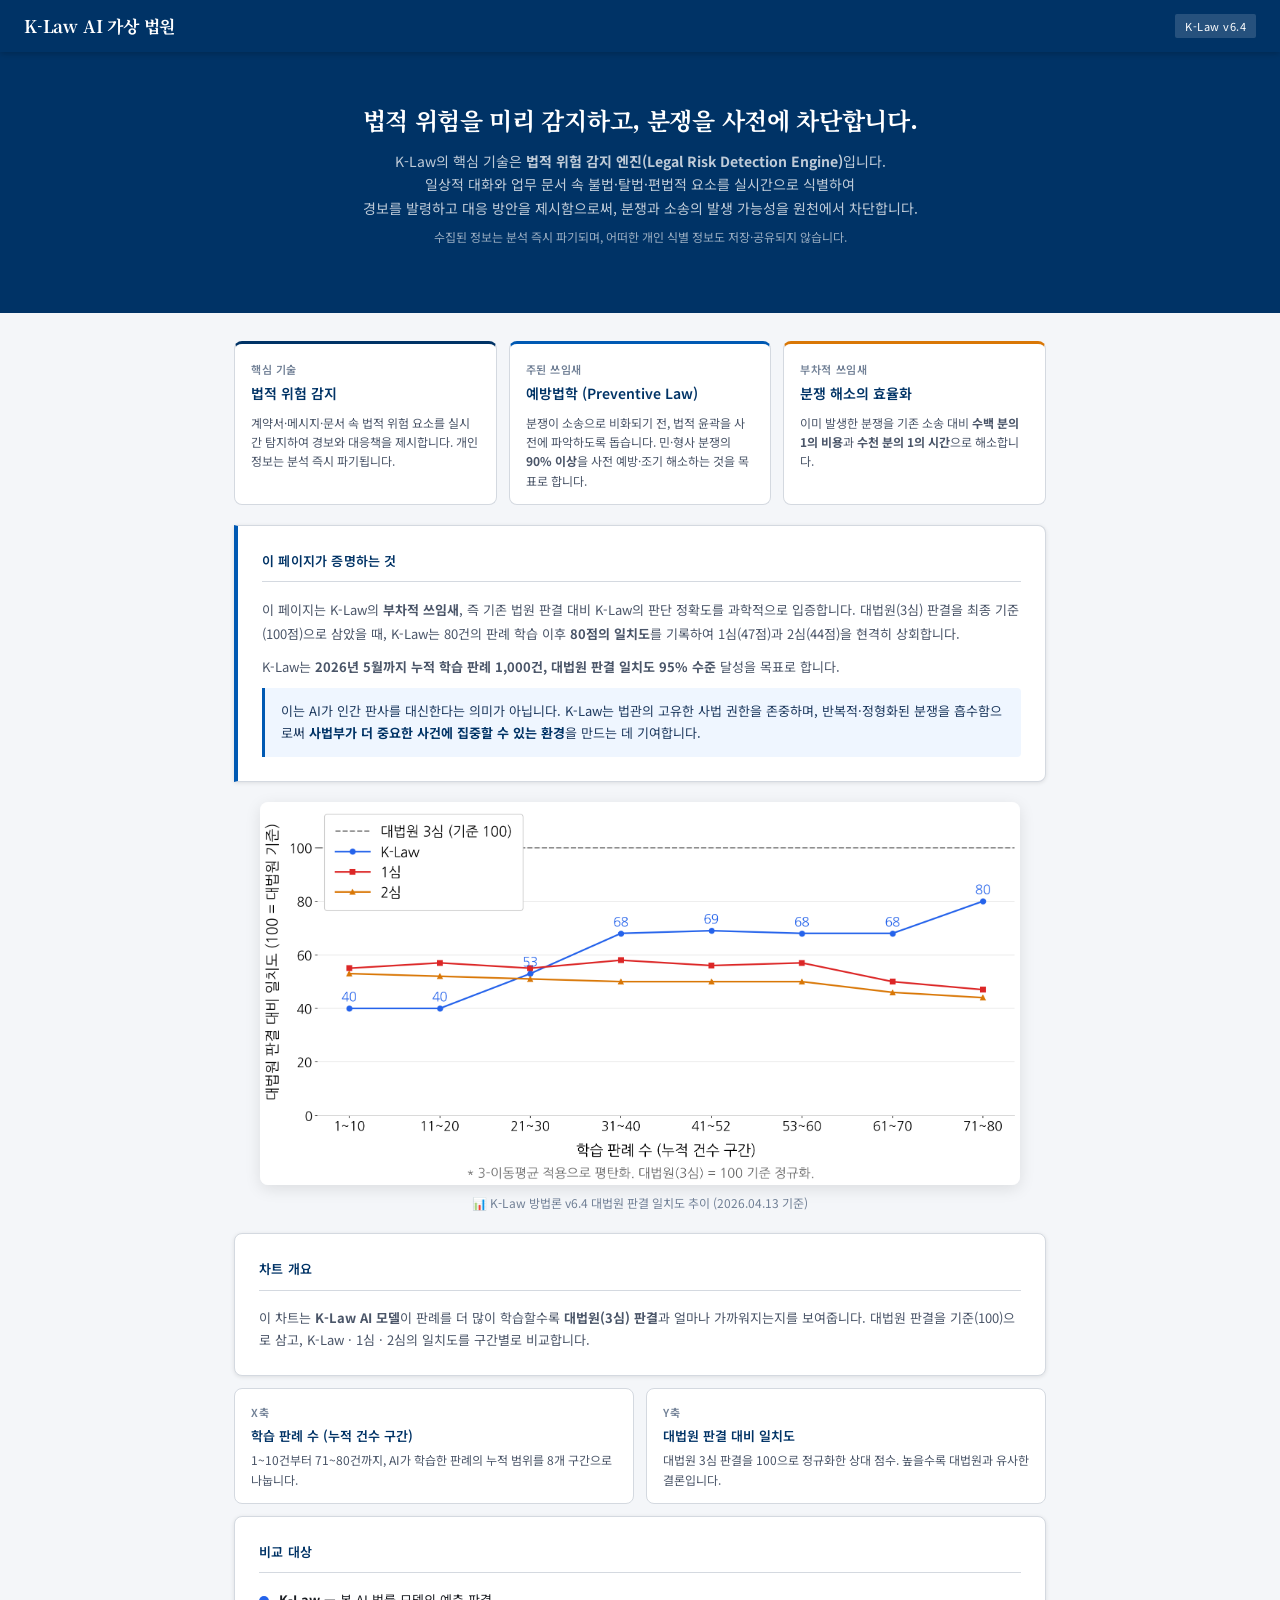
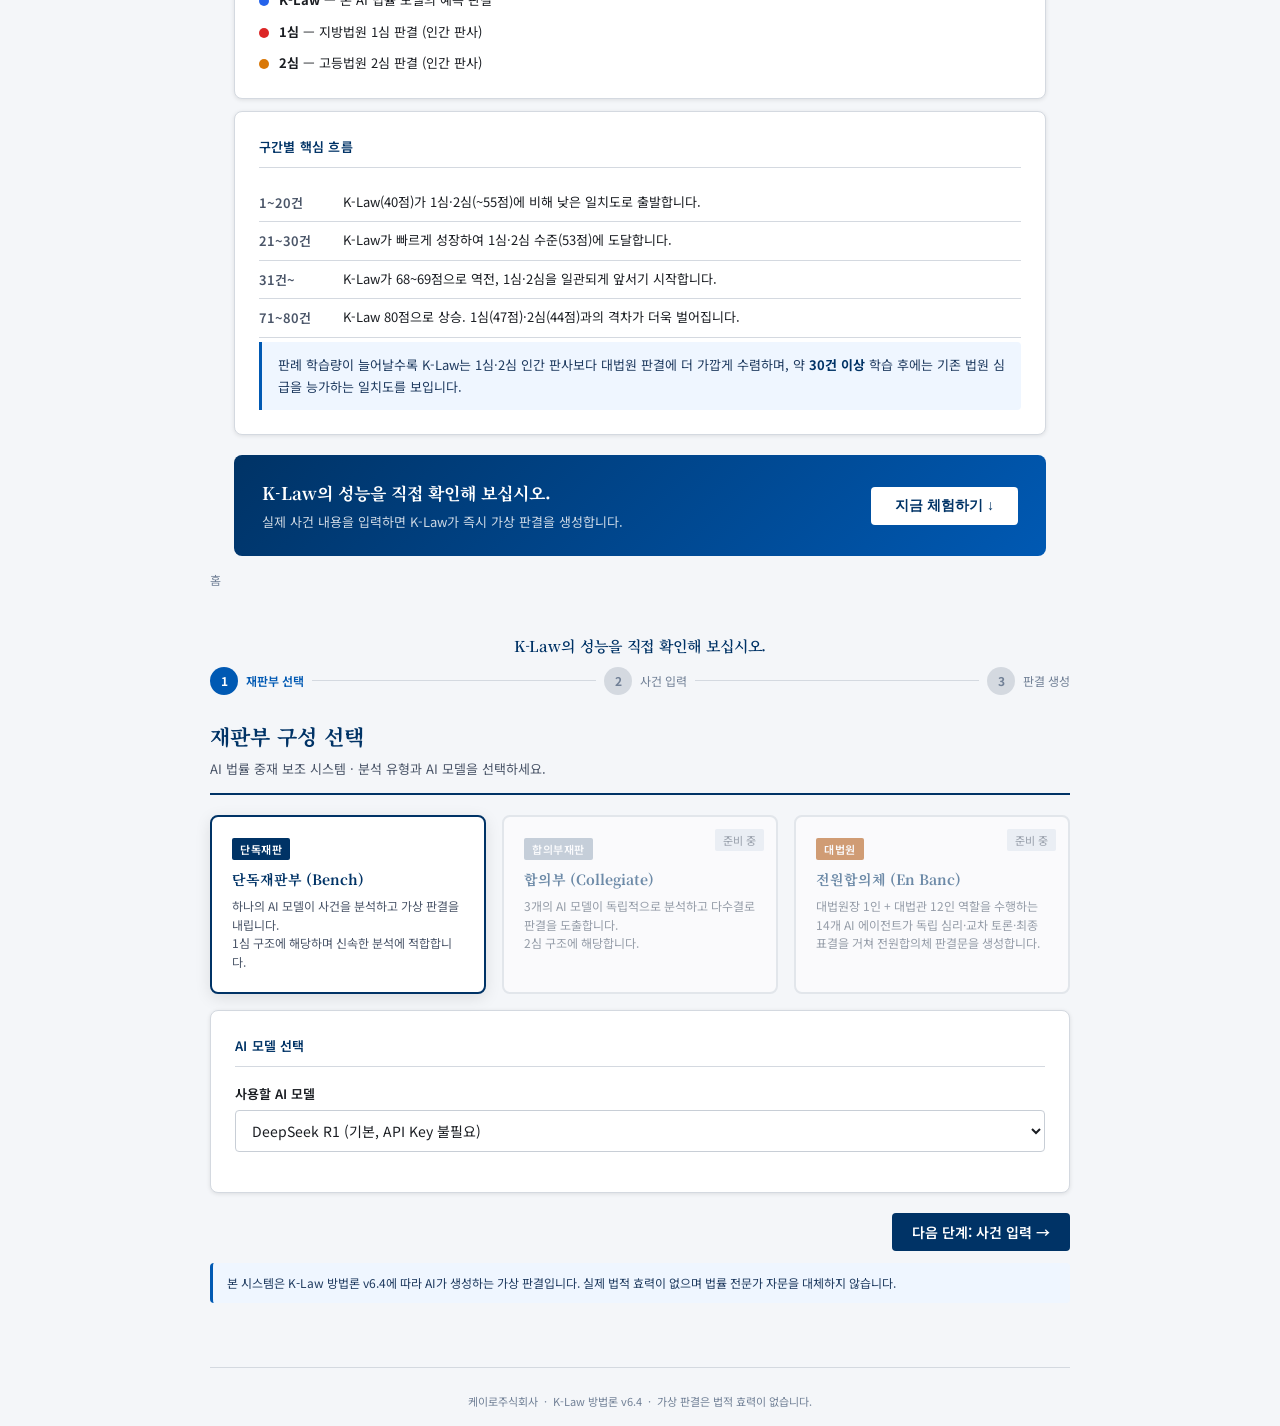
==== commit 8ee18cd1: "Add files via upload" ====
--- a/index.html
+++ b/index.html
@@ -24,15 +24,61 @@
 
 <!-- ══════════════════════════════════════════════════
      HERO + 차트 섹션
-     차트 이미지·설명 변경 시 이 블록만 수정하세요.
+     차트 이미지·설명·소개글 변경 시 이 블록만 수정하세요.
 ══════════════════════════════════════════════════ -->
 <section class="hero-section">
-  <h2>AI가 대법원 판결에 얼마나 가까워졌을까요?</h2>
-  <p>K-Law v6.4는 80건의 판례를 학습한 후 대법원(3심) 판결과 <strong>80점</strong>의 일치도를 기록합니다.<br>
-     1심(47점)과 2심(44점)을 현격히 능가하는 수준입니다.</p>
+  <h2>법적 위험을 미리 감지하고, 분쟁을 사전에 차단합니다.</h2>
+  <p>K-Law의 핵심 기술은 <strong>법적 위험 감지 엔진(Legal Risk Detection Engine)</strong>입니다.<br>
+     일상적 대화와 업무 문서 속 불법·탈법·편법적 요소를 실시간으로 식별하여<br>
+     경보를 발령하고 대응 방안을 제시함으로써, 분쟁과 소송의 발생 가능성을 원천에서 차단합니다.<br>
+     <span style="font-size:12px; color:rgba(255,255,255,.6); margin-top:6px; display:inline-block;">
+       수집된 정보는 분석 즉시 파기되며, 어떠한 개인 식별 정보도 저장·공유되지 않습니다.
+     </span>
+  </p>
 </section>
 
 <div class="chart-section">
+
+  <!-- K-Law 쓰임새 3단 카드 -->
+  <div style="display:grid; grid-template-columns:1fr 1fr 1fr; gap:12px; margin-bottom:20px;">
+
+    <div class="ce-card" style="border-top:3px solid var(--navy); padding-top:16px;">
+      <div class="ce-label">핵심 기술</div>
+      <div class="ce-title" style="font-size:14px; margin-bottom:8px;">법적 위험 감지</div>
+      <div class="ce-desc">계약서·메시지·문서 속 법적 위험 요소를 실시간 탐지하여 경보와 대응책을 제시합니다. 개인 정보는 분석 즉시 파기됩니다.</div>
+    </div>
+
+    <div class="ce-card" style="border-top:3px solid var(--accent); padding-top:16px;">
+      <div class="ce-label">주된 쓰임새</div>
+      <div class="ce-title" style="font-size:14px; margin-bottom:8px;">예방법학 (Preventive Law)</div>
+      <div class="ce-desc">분쟁이 소송으로 비화되기 전, 법적 윤곽을 사전에 파악하도록 돕습니다. 민·형사 분쟁의 <strong>90% 이상</strong>을 사전 예방·조기 해소하는 것을 목표로 합니다.</div>
+    </div>
+
+    <div class="ce-card" style="border-top:3px solid #d97706; padding-top:16px;">
+      <div class="ce-label">부차적 쓰임새</div>
+      <div class="ce-title" style="font-size:14px; margin-bottom:8px;">분쟁 해소의 효율화</div>
+      <div class="ce-desc">이미 발생한 분쟁을 기존 소송 대비 <strong>수백 분의 1의 비용</strong>과 <strong>수천 분의 1의 시간</strong>으로 해소합니다.</div>
+    </div>
+
+  </div>
+
+  <!-- 성능 입증 소개 -->
+  <div class="card" style="margin-bottom:20px; border-left:4px solid var(--accent); border-radius:0 var(--r-lg) var(--r-lg) 0;">
+    <div class="card-title">이 페이지가 증명하는 것</div>
+    <p style="font-size:13px; color:var(--text-2); line-height:1.8; margin-bottom:10px;">
+      이 페이지는 K-Law의 <strong>부차적 쓰임새</strong>, 즉 기존 법원 판결 대비 K-Law의 판단 정확도를 과학적으로 입증합니다.
+      대법원(3심) 판결을 최종 기준(100점)으로 삼았을 때, K-Law는 80건의 판례 학습 이후 <strong>80점의 일치도</strong>를 기록하여
+      1심(47점)과 2심(44점)을 현격히 상회합니다.
+    </p>
+    <p style="font-size:13px; color:var(--text-2); line-height:1.8; margin-bottom:10px;">
+      K-Law는 <strong>2026년 5월까지 누적 학습 판례 1,000건, 대법원 판결 일치도 95% 수준</strong> 달성을 목표로 합니다.
+    </p>
+    <div class="conclusion-bar" style="margin-top:4px;">
+      <p>이는 AI가 인간 판사를 대신한다는 의미가 아닙니다. K-Law는 법관의 고유한 사법 권한을 존중하며,
+         반복적·정형화된 분쟁을 흡수함으로써 <strong>사법부가 더 중요한 사건에 집중할 수 있는 환경</strong>을 만드는 데 기여합니다.</p>
+    </div>
+  </div>
+
   <!-- 차트 이미지 -->
   <img src="research/charts/chart_trend_smoothed.png"
        alt="K-Law 방법론 대법원 판결 일치도 추이 (2026년 4월 13일 기준)">
--- a/styles.css
+++ b/styles.css
@@ -633,3 +633,10 @@
   max-width:860px;
   margin:0 auto;
 }
+
+/* ── 쓰임새 3단 카드 반응형 ────────────────────────── */
+@media (max-width:700px) {
+  .chart-section > div[style*="grid-template-columns:1fr 1fr 1fr"] {
+    grid-template-columns: 1fr !important;
+  }
+}
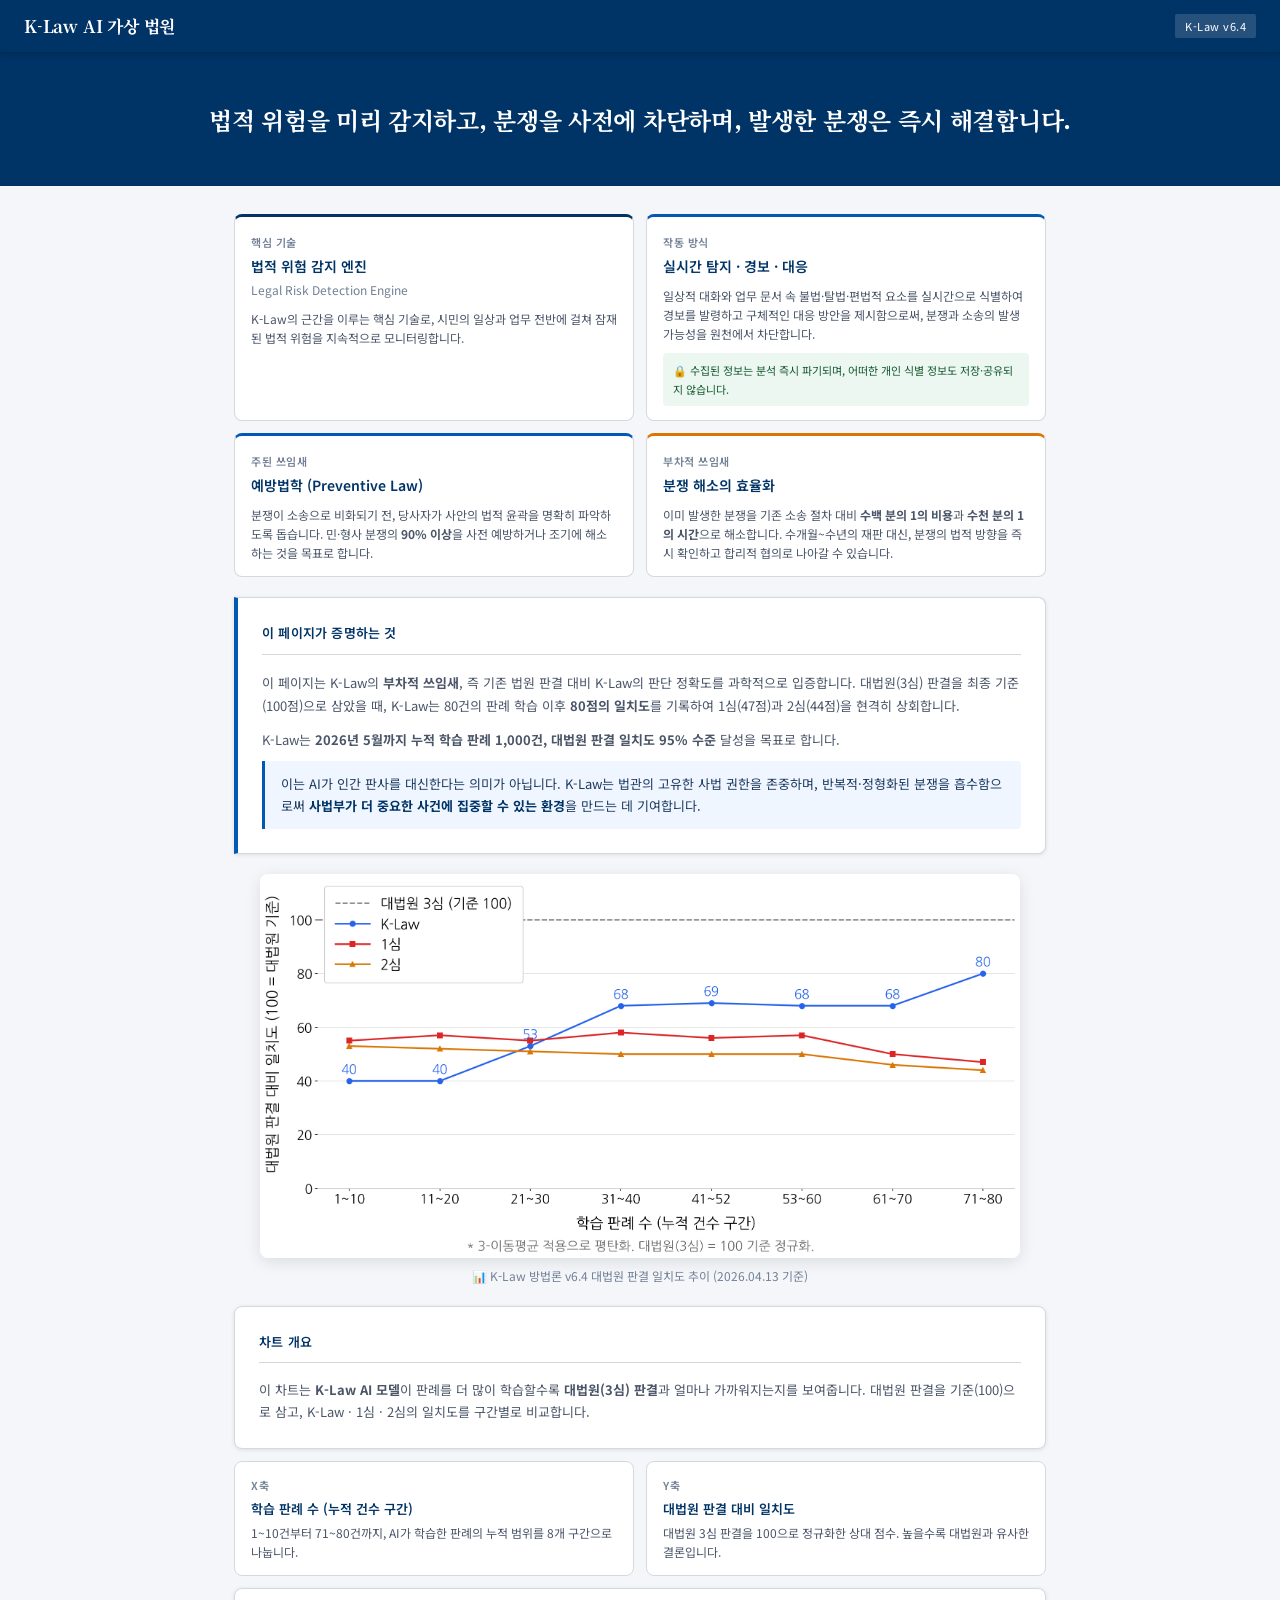
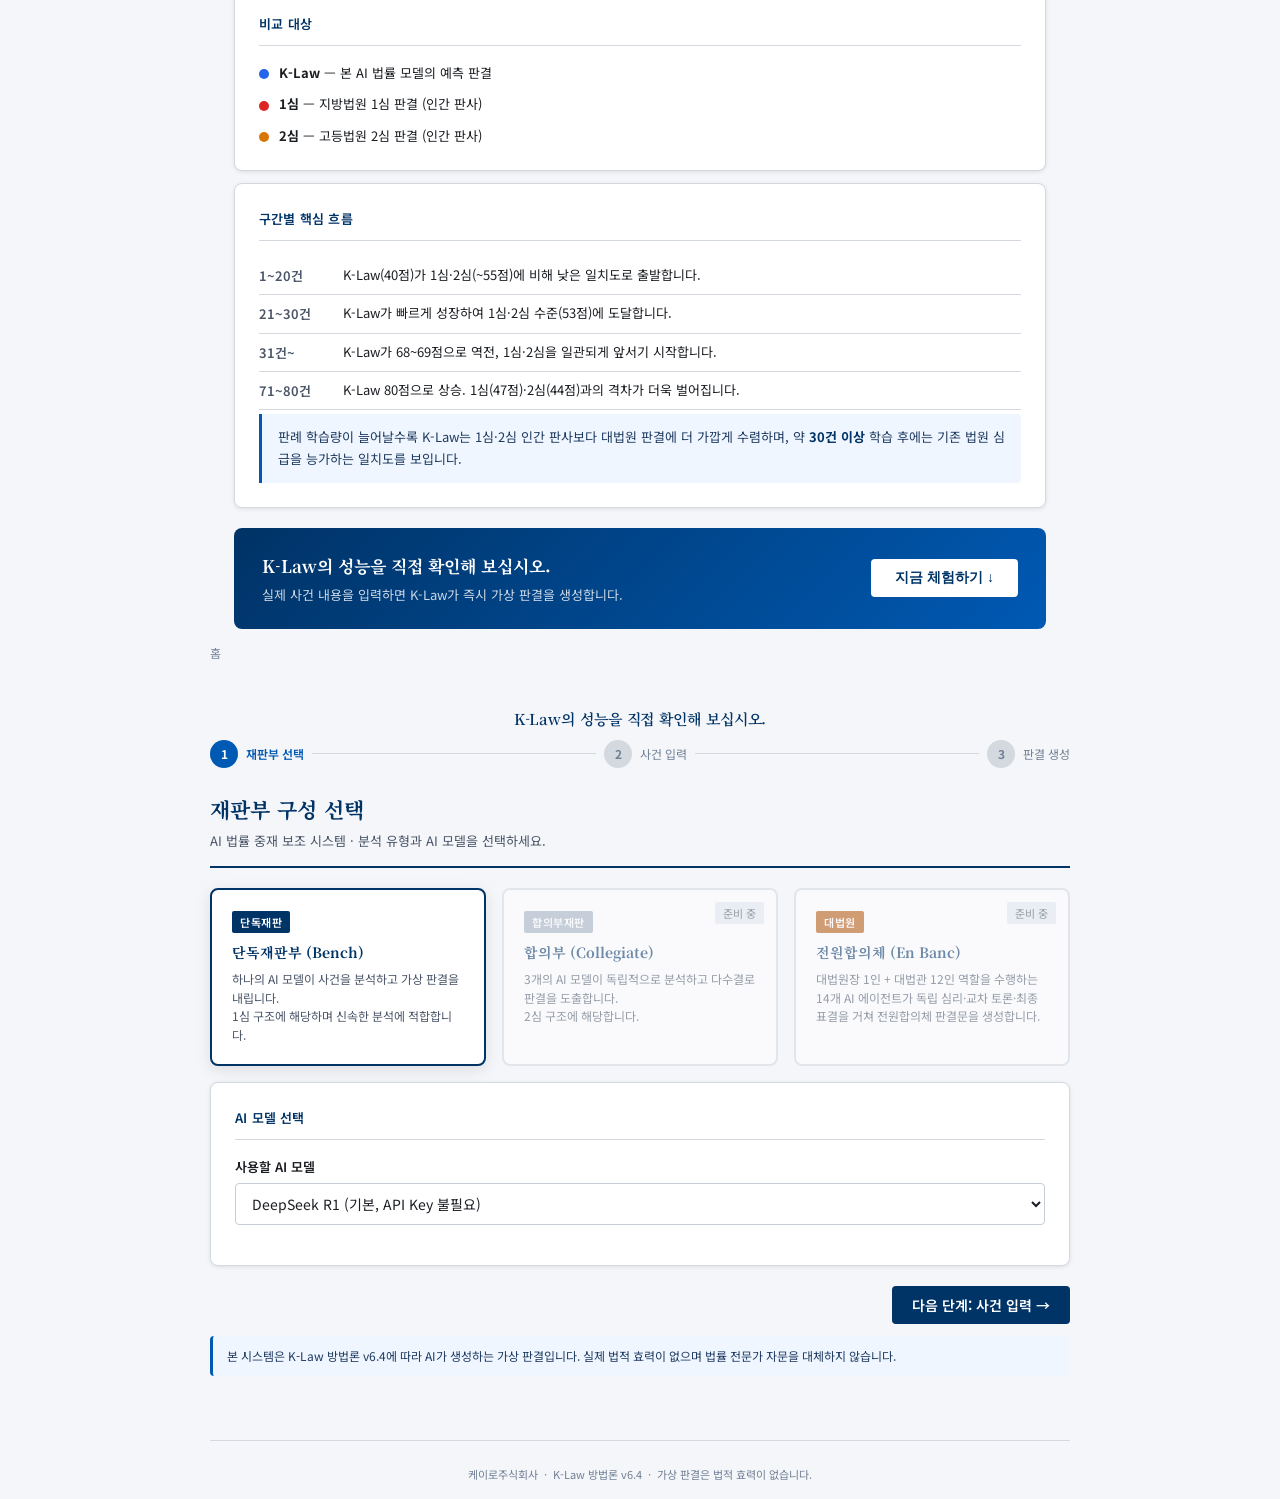
==== commit 15d23233: "Edit the header" ====
--- a/index.html
+++ b/index.html
@@ -26,41 +26,52 @@
      HERO + 차트 섹션
      차트 이미지·설명·소개글 변경 시 이 블록만 수정하세요.
 ══════════════════════════════════════════════════ -->
+<!-- ══════════════════════════════════════════════════
+     HERO + 차트 섹션
+     차트 이미지·설명·소개글 변경 시 이 블록만 수정하세요.
+══════════════════════════════════════════════════ -->
 <section class="hero-section">
-  <h2>법적 위험을 미리 감지하고, 분쟁을 사전에 차단합니다.</h2>
-  <p>K-Law의 핵심 기술은 <strong>법적 위험 감지 엔진(Legal Risk Detection Engine)</strong>입니다.<br>
-     일상적 대화와 업무 문서 속 불법·탈법·편법적 요소를 실시간으로 식별하여<br>
-     경보를 발령하고 대응 방안을 제시함으로써, 분쟁과 소송의 발생 가능성을 원천에서 차단합니다.<br>
-     <span style="font-size:12px; color:rgba(255,255,255,.6); margin-top:6px; display:inline-block;">
-       수집된 정보는 분석 즉시 파기되며, 어떠한 개인 식별 정보도 저장·공유되지 않습니다.
-     </span>
-  </p>
+  <h2>법적 위험을 미리 감지하고, 분쟁을 사전에 차단하며, 발생한 분쟁은 즉시 해결합니다.</h2>
 </section>
 
 <div class="chart-section">
 
-  <!-- K-Law 쓰임새 3단 카드 -->
-  <div style="display:grid; grid-template-columns:1fr 1fr 1fr; gap:12px; margin-bottom:20px;">
-
+  <!-- K-Law 4단 카드 -->
+  <div style="display:grid; grid-template-columns:1fr 1fr; gap:12px; margin-bottom:20px;">
+
+    <!-- 카드 ① 핵심 기술 명칭 -->
     <div class="ce-card" style="border-top:3px solid var(--navy); padding-top:16px;">
       <div class="ce-label">핵심 기술</div>
-      <div class="ce-title" style="font-size:14px; margin-bottom:8px;">법적 위험 감지</div>
-      <div class="ce-desc">계약서·메시지·문서 속 법적 위험 요소를 실시간 탐지하여 경보와 대응책을 제시합니다. 개인 정보는 분석 즉시 파기됩니다.</div>
-    </div>
-
+      <div class="ce-title" style="font-size:14px; margin-bottom:8px;">법적 위험 감지 엔진<br><span style="font-weight:400; font-size:12px; color:var(--text-3);">Legal Risk Detection Engine</span></div>
+      <div class="ce-desc">K-Law의 근간을 이루는 핵심 기술로, 시민의 일상과 업무 전반에 걸쳐 잠재된 법적 위험을 지속적으로 모니터링합니다.</div>
+    </div>
+
+    <!-- 카드 ② 실시간 탐지 + 개인정보 -->
     <div class="ce-card" style="border-top:3px solid var(--accent); padding-top:16px;">
+      <div class="ce-label">작동 방식</div>
+      <div class="ce-title" style="font-size:14px; margin-bottom:8px;">실시간 탐지 · 경보 · 대응</div>
+      <div class="ce-desc">일상적 대화와 업무 문서 속 불법·탈법·편법적 요소를 실시간으로 식별하여 경보를 발령하고 구체적인 대응 방안을 제시함으로써, 분쟁과 소송의 발생 가능성을 원천에서 차단합니다.</div>
+      <div style="margin-top:10px; padding:8px 10px; background:var(--green-bg); border-radius:var(--r); font-size:11px; color:var(--green);">
+        🔒 수집된 정보는 분석 즉시 파기되며, 어떠한 개인 식별 정보도 저장·공유되지 않습니다.
+      </div>
+    </div>
+
+    <!-- 카드 ③ 주된 쓰임새 -->
+    <div class="ce-card" style="border-top:3px solid #0059B3; padding-top:16px;">
       <div class="ce-label">주된 쓰임새</div>
       <div class="ce-title" style="font-size:14px; margin-bottom:8px;">예방법학 (Preventive Law)</div>
-      <div class="ce-desc">분쟁이 소송으로 비화되기 전, 법적 윤곽을 사전에 파악하도록 돕습니다. 민·형사 분쟁의 <strong>90% 이상</strong>을 사전 예방·조기 해소하는 것을 목표로 합니다.</div>
-    </div>
-
+      <div class="ce-desc">분쟁이 소송으로 비화되기 전, 당사자가 사안의 법적 윤곽을 명확히 파악하도록 돕습니다. 민·형사 분쟁의 <strong>90% 이상</strong>을 사전 예방하거나 조기에 해소하는 것을 목표로 합니다.</div>
+    </div>
+
+    <!-- 카드 ④ 부차적 쓰임새 -->
     <div class="ce-card" style="border-top:3px solid #d97706; padding-top:16px;">
       <div class="ce-label">부차적 쓰임새</div>
       <div class="ce-title" style="font-size:14px; margin-bottom:8px;">분쟁 해소의 효율화</div>
-      <div class="ce-desc">이미 발생한 분쟁을 기존 소송 대비 <strong>수백 분의 1의 비용</strong>과 <strong>수천 분의 1의 시간</strong>으로 해소합니다.</div>
-    </div>
-
-  </div>
+      <div class="ce-desc">이미 발생한 분쟁을 기존 소송 절차 대비 <strong>수백 분의 1의 비용</strong>과 <strong>수천 분의 1의 시간</strong>으로 해소합니다. 수개월~수년의 재판 대신, 분쟁의 법적 방향을 즉시 확인하고 합리적 협의로 나아갈 수 있습니다.</div>
+    </div>
+
+  </div>
+
 
   <!-- 성능 입증 소개 -->
   <div class="card" style="margin-bottom:20px; border-left:4px solid var(--accent); border-radius:0 var(--r-lg) var(--r-lg) 0;">
